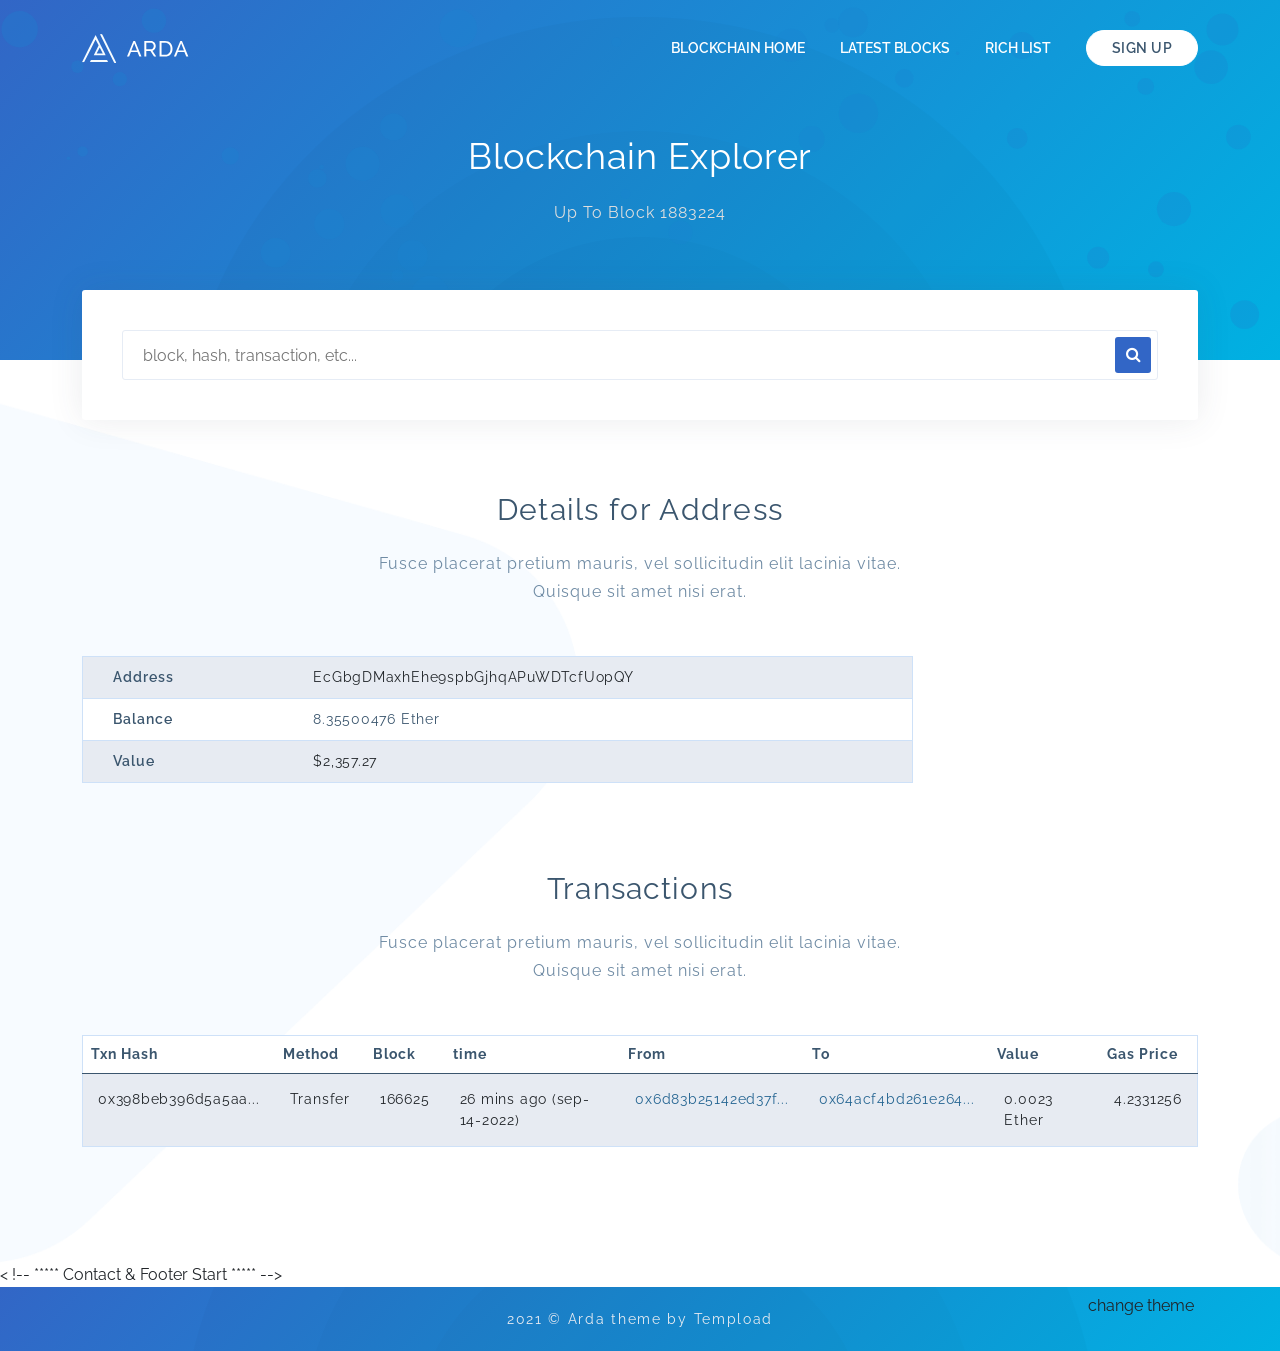
==== blue-block-explorer-address-detail.html @ 9987995f "Update on API" ====
<!DOCTYPE html>
<html lang="en">

<!-- Mirrored from demo.tempload.com/arda-1-3/blue-block-explorer-address-detail.html by HTTrack Website Copier/3.x [XR&CO'2014], Wed, 07 Sep 2022 20:31:09 GMT -->
<head>
	<meta charset="UTF-8">
	<meta http-equiv="X-UA-Compatible" content="IE=edge">
	<meta name="viewport" content="width=device-width, initial-scale=1">
	<title>Arda - Bitcoin and Cryptocurrency ICO Template</title>
	<meta name="description" content="Arda is a Bitcoin and Cryptocurrency ICO Template by tempload." />
	<meta name="keywords" content="bitcoin, ethereum, monero, ico, token, free token, btc, eth" />
	<meta name="author" content="tempload"/>

	<!-- Favicon -->
	<link rel="icon" type="image/png" href="assets/images/favicon.png" />

	<!-- Bootstrap & Plugins CSS -->
	<link href="assets/css/bootstrap.min.css" rel="stylesheet" type="text/css">
	<link href="assets/css/font-awesome.min.css" rel="stylesheet" type="text/css">

	<!-- Custom CSS -->
	<link href="assets/css/blue44ca.css?v=1.4.0" rel="stylesheet" type="text/css">
	<link rel="stylesheet" href="assets/css/darkmode.css" />

	<!-- Global site tag (gtag.js) - Google Analytics -->
	<script async src="https://www.googletagmanager.com/gtag/js?id=UA-118135390-1"></script>
	<script>
		window.dataLayer = window.dataLayer || [];
		function gtag() { dataLayer.push(arguments); }
		gtag('js', new Date());

		gtag('config', 'UA-118135390-1');
	</script>
</head>
<body>

	<div class="loading-wrapper">
		<div class="loading">
			<div></div>
			<div></div>
			<div></div>
		</div>
	</div>	

	<!-- ***** Header Area Start ***** -->
	<header class="header-area">
		<div class="container">
			<div class="row">
				<div class="col-12 position-relative">
					<nav class="main-nav">
						<!-- ***** Logo Start ***** -->
						<a href="index.html" class="logo">
							<img src="assets/images/logos/transparent-logo-blue.svg" class="light-logo" alt="Arda ICO"/>
							<img src="assets/images/logos/white-logo-blue.svg" class="dark-logo" alt="Arda ICO"/>
						</a>
						<!-- ***** Logo End ***** -->

						<!-- ***** Menu Start ***** -->
						<ul class="nav">
							<li><a href="blue-block-explorer.html">BLOCKCHAIN HOME</a></li>
							<li><a href="blue-block-explorer-latest-blocks.html">LATEST BLOCKS</a></li>
							<li><a href="blue-block-explorer-rich-list.html">RICH LIST</a></li>
							<li><a href="#" class="btn-nav-box">SIGN UP</a></li>
						</ul>
						<a class='menu-trigger'>
							<span>Menu</span>
						</a>
						<!-- ***** Menu End ***** -->						
					</nav>
				</div>
			</div>
		</div>
	</header>
	<!-- ***** Header Area End ***** -->

	<!-- ***** Wellcome Area Start ***** -->
	<section class="block-explorer-wrapper bg-bottom-center" id="welcome-1">
		<div class="block-explorer text">
			<div class="container text-center">
				<div class="row">
					<div class="col-lg-12 align-self-center">
						<h1>Blockchain Explorer</h1>
					</div>
					<div class="offset-lg-3 col-lg-6">
						<p>Up To Block 1883224</p>
					</div>
				</div>
			</div>
		</div>
		<div class="search">
			<div class="container">
				<div class="row">
					<div class="col-lg-12">
						<div class="input-wrapper">
							<div class="input">
								<input type="text" placeholder="block, hash, transaction, etc...">
								<button><i class="fa fa-search"></i></button>
							</div>
						</div>
					</div>
				</div>
			</div>
		</div>	
	</section>
	<!-- ***** Wellcome Area End ***** -->

	<section class="block-explorer-section section bg-bottom styling">
		<div class="container">
			<div class="row">
				<div class="col-lg-12">
					<div class="center-heading">
						<h2 class="section-title">Details for Address</h2>
					</div>
				</div>
				<div class="offset-lg-3 col-lg-6">
					<div class="center-text">
						<p>Fusce placerat pretium mauris, vel sollicitudin elit lacinia vitae. Quisque sit amet nisi erat.</p>
					</div>
				</div>
			</div>			
			<div class="row m-bottom-70">
				<div class="col-lg-9 col-md-9 col-sm-12">
					<div class="table-responsive">
						<table class="table table-striped table-latests table-detail">
							<tbody>
								<tr>
									<td><strong>Address</strong></td>
									<td>EcGbgDMaxhEhe9spbGjhqAPuWDTcfUopQY</td>
								</tr>
								<tr>
									<td><strong>Balance</strong></td>
									<td>8.35500476 Ether</td>
								</tr>
								<tr>
									<td><strong>Value</strong></td>
									<td>$2,357.27</td>
								</tr>
							</tbody>
						</table>
					</div>
				</div>
				<!-- <div class="col-lg-3 col-md-3 col-sm-12">
					<div class="qr">
						<img src="assets/images/qr.svg" class="img-fluid d-block mx-auto" alt="">
					</div>
				</div> -->
			</div>
			<div class="row">
				<div class="col-lg-12">
					<div class="center-heading">
						<h2 class="section-title">Transactions</h2>
					</div>
				</div>
				<div class="offset-lg-3 col-lg-6">
					<div class="center-text">
						<p>Fusce placerat pretium mauris, vel sollicitudin elit lacinia vitae. Quisque sit amet nisi erat.</p>
					</div>
				</div>
			</div>			
			<div class="row">
				<div class="col-lg-12">
					<div class="table-responsive">
						<table class="table table-striped table-latests">
							<thead>
								<tr>
									<th>Txn Hash</th>
									<th>Method</th>
									<th>Block</th>
									<th>time</th>
									<th>From</th>
									<th>To</th>
									<th>Value</th>
									<th>Gas Price</th>
								</tr>
							</thead>
							<tbody>
								<tr>
									<td>0x398beb396d5a5aa...</td>
									<td>Transfer</td>
									<td>166625</td>
									<td>26 mins ago (sep-14-2022)</td>
									<td><a href="blue-block-explorer-address-detail.html">0x6d83b25142ed37f...</a></td>
									<td><a href="blue-block-explorer-address-detail.html">0x64acf4bd261e264...</a></td>
									<td>0.0023 Ether</td>
									<td>4.2331256</td>
								</tr>
								<!-- <tr>
									<td>29a7e2f30d424248</td>
									<td>1862732</td>
									<td>2018-04-12 14:16:54</td>
									<td><span class="red">- 99,999<small>.99</small> ARD</span></td>
									<td>8,455,004<small>.7</small> ARD</td>
								</tr>
								<tr>
									<td>2f04876ba83f63d6</td>
									<td>1837529</td>
									<td>2018-03-23 22:12:16</td>
									<td><span class="blue">+ 99,999<small>.99</small> ARD</span></td>
									<td>8,555,004<small>.69</small> ARD</td>
								</tr> -->

							</tbody>
						</table>
					</div>
				</div>
			</div>
		</div> 
	</section>


	< !-- ***** Contact & Footer Start ***** -->
	
</tbody>
<footer id="contact">
		<div class="footer-bottom slim">
		  <div class="positioning" id="toggler">
			<span class="icon"> <i class="fa-solid fa-moon"></i></span>
			<span class="theme">change theme </span>
		  </div>
		  <div class="container">
			<div class="row">
			  <div class="col-lg-12">
				<p class="copyright">2021 © Arda theme by Tempload</p>
			  </div>
			
			</div>
		  </div>
		</div>
	  </footer>
	 <!-- ***** Contact & Footer End ***** -->


	<!-- jQuery -->
	<script src="assets/js/jquery-3.6.0.min.js"></script>

	<!-- Bootstrap -->
	<script src="assets/js/popper.js"></script>
	<script src="assets/js/bootstrap.min.js"></script>

	<!-- Plugins -->
	<script src="assets/js/particles.min.js"></script>
	<script src="assets/js/scrollreveal.min.js"></script>
	<script src="assets/js/jquery.downCount.js"></script>
	<script src="assets/js/parallax.min.js"></script>

	<!-- Global Init -->
	<script src="assets/js/particle-blue.js"></script>
	<script src="assets/js/custom.js"></script>

	<!-- Dark theme -->
	<script src="/assets/js/darkmode.js"></script>

		<!-- Api calls -->
		<script src="/assets/API/API1.js"></script>
</body>

<!-- Mirrored from demo.tempload.com/arda-1-3/blue-block-explorer-address-detail.html by HTTrack Website Copier/3.x [XR&CO'2014], Wed, 07 Sep 2022 20:31:09 GMT -->
</html>
---- assets/css/blue44ca.css ----
/* ----------------------------------------------------------------------------------------
Template: Arda - Bitcoin and Cryptocurrency ICO HTML Template
Version: 1.4.0
Author: tempload - support@tempload.com
 -----------------------------------------------------------------------------------------*/
/* ---------------------------------------------
Table of contents
------------------------------------------------
01. font & reset css
02. pre-loader
03. global styles
04. buttons
05. token box
06. header
07. welcome area
08. services
09. roadmap
10. team
11. parallax
12. faq
13. block explorer
14. footer & contact
--------------------------------------------- */
/* 
---------------------------------------------
font & reset css
--------------------------------------------- 
*/
@import url("https://fonts.googleapis.com/css?family=Raleway:300,400,500,600,700");
html, body, div, span, applet, object, iframe, h1, h2, h3, h4, h5, h6, p, blockquote, div pre,
a, abbr, acronym, address, big, cite, code, del, dfn, em, font, img, ins, kbd, q,
s, samp, small, strike, strong, sub, sup, tt, var, b, u, i, center, dl, dt, dd, ol, ul, li,
figure, header, nav, section, article, aside, footer, figcaption {
  margin: 0;
  padding: 0;
  border: 0;
  outline: 0;
}

.clearfix:after {
  content: ".";
  display: block;
  clear: both;
  visibility: hidden;
  line-height: 0;
  height: 0;
}

.clearfix {
  display: inline-block;
}

html[xmlns] .clearfix {
  display: block;
}

* html .clearfix {
  height: 1%;
}

ul, li {
  padding: 0;
  margin: 0;
  list-style: none;
}

header, nav, section, article, aside, footer, hgroup {
  display: block;
}

* {
  box-sizing: border-box;
}

html, body {
  font-family: "Raleway", sans-serif;
  font-weight: 400;
  background-color: #fff;
  font-size: 16px;
  -ms-text-size-adjust: 100%;
  -webkit-font-smoothing: antialiased;
  -moz-osx-font-smoothing: grayscale;
}

a {
  text-decoration: none !important;
}

h1, h2, h3, h4, h5, h6 {
  margin-top: 0px;
  margin-bottom: 0px;
}

ul {
  margin-bottom: 0px;
}

/* 
---------------------------------------------
pre-loader
--------------------------------------------- 
*/
.loading-wrapper {
  position: fixed;
  width: 100%;
  height: 100%;
  color: white;
  font-size: 16px;
  background-image: linear-gradient(134deg, #3266C6 0%, #00B1E2 100%);
  z-index: 99999;
  -webkit-transition: all 0.3s ease 0s;
  -moz-transition: all 0.3s ease 0s;
  -o-transition: all 0.3s ease 0s;
  transition: all 0.3s ease 0s;
}

.loading {
  left: 0;
  top: 0;
  right: 0;
  bottom: 0;
  display: block;
  position: absolute;
  margin: auto;
  width: 50px;
  height: 50px;
}

.loading > div {
  background-color: #fff;
  width: 10px;
  height: 10px;
  border-radius: 100%;
  -webkit-animation-fill-mode: both;
  animation-fill-mode: both;
  position: absolute;
  opacity: 0;
  width: 50px;
  height: 50px;
  -webkit-animation: loading 1s 0s linear infinite;
  animation: loading 1s 0s linear infinite;
}

.loading > div:nth-child(2) {
  -webkit-animation-delay: 0.33333s;
  animation-delay: 0.33333s;
}

.loading > div:nth-child(3) {
  -webkit-animation-delay: 0.66666s;
  animation-delay: 0.66666s;
}

@-webkit-keyframes loading {
  0% {
    opacity: 0;
    -webkit-transform: scale(0);
    transform: scale(0);
  }
  5% {
    opacity: 1;
  }
  100% {
    -webkit-transform: scale(1);
    transform: scale(1);
    opacity: 0;
  }
}
@keyframes loading {
  0% {
    opacity: 0;
    -webkit-transform: scale(0);
    transform: scale(0);
  }
  5% {
    opacity: 1;
  }
  100% {
    opacity: 0;
  }
}
 /* 
---------------------------------------------
global styles
--------------------------------------------- 
*/
::selection {
  background: #3266C6;
  color: #fff;
}

::-moz-selection {
  background: #3266C6;
  color: #fff;
}

.m-bottom-100 {
  margin-bottom: 100px;
}

.m-bottom-60 {
  margin-bottom: 60px;
}

.m-bottom-70 {
  margin-bottom: 70px;
}

.m-bottom-30 {
  margin-bottom: 30px;
}

.m-bottom-0 {
  margin-bottom: 0px !important;
}

.table-striped tbody tr:nth-of-type(odd) {
  background: #F3F8FF;
}

.section {
  padding-top: 100px;
  padding-bottom: 100px;
}

.bg-bottom {
  background: url(../images/section-bg.png);
  background-position: center bottom;
  background-repeat: no-repeat;
  background-size: cover;
}

.bg-top {
  background: url(../images/section-bg.png);
  background-position: center top;
  background-repeat: no-repeat;
}

.left-heading.light .section-title {
  color: #ffffff;
}
.left-heading .section-title {
  font-weight: 400;
  font-size: 30px;
  color: #3B566E;
  letter-spacing: 1.3px;
  line-height: 40px;
  margin-bottom: 20px;
}

.center-heading {
  text-align: center;
}
.center-heading .section-title {
  font-weight: 400;
  font-size: 30px;
  color: #3B566E;
  letter-spacing: 1.3px;
  line-height: 40px;
  margin-bottom: 20px;
}
.center-heading.colored .section-title {
  color: #ffffff;
}

.left-text {
  font-weight: 400;
  font-size: 16px;
  color: #6F8BA4;
  line-height: 28px;
  letter-spacing: 1px;
  margin-bottom: 50px;
}
.left-text.light {
  color: #DEDEDE;
}
.left-text p {
  margin-bottom: 30px;
}
.left-text p.dark {
  color: #3B566E;
}
.left-text ul {
  color: #DEDEDE;
  font-weight: 600;
  font-size: 14px;
  letter-spacing: 1.18px;
  margin-bottom: 30px;
}
.left-text ul li {
  height: 32px;
  line-height: 32px;
  position: relative;
  padding-left: 30px;
  -webkit-transition: all 0.3s ease 0s;
  -moz-transition: all 0.3s ease 0s;
  -o-transition: all 0.3s ease 0s;
  transition: all 0.3s ease 0s;
}
.left-text ul li:before {
  position: absolute;
  left: 0px;
  content: "\f178";
  font-family: FontAwesome;
  height: 38px;
  line-height: 38px;
}
.left-text ul li:hover {
  padding-left: 40px;
}

.center-text {
  text-align: center;
  font-weight: 400;
  font-size: 16px;
  color: #6F8BA4;
  line-height: 28px;
  letter-spacing: 1px;
  margin-bottom: 50px;
}
.center-text.colored {
  color: #DEDEDE;
}
.center-text p {
  margin-bottom: 30px;
}

.gradient {
  background-image: linear-gradient(134deg, #3266C6 0%, #00B1E2 100%);
  position: relative;
}
.gradient:before {
  content: "";
  position: absolute;
  width: 100%;
  height: 100%;
  background: url(../images/section-bg-top.png) center top no-repeat;
  top: 0px;
  left: 0px;
}

.align-self-center {
  -ms-flex-item-align: center !important;
  align-self: center !important;
}

@media (max-width: 991px) {
  html, body {
    overflow-x: hidden;
  }

  .mobile-bottom-fix {
    margin-bottom: 60px;
  }
}
/* 
---------------------------------------------
buttons
--------------------------------------------- 
*/
.btn-secondary-box {
  display: inline-block;
  height: 46px;
  line-height: 45px;
  text-align: center;
  -webkit-border-radius: 100px;
  -moz-border-radius: 100px;
  border-radius: 100px;
  position: relative;
  border: 1px solid #3759C1;
  background: #3759C1;
  font-weight: 500;
  font-size: 14px;
  color: #fff;
  letter-spacing: 0.5px;
  text-transform: uppercase;
  -webkit-transition: all 0.3s ease 0s;
  -moz-transition: all 0.3s ease 0s;
  -o-transition: all 0.3s ease 0s;
  transition: all 0.3s ease 0s;
  padding-left: 30px;
  padding-right: 30px;
  outline: none !important;
  cursor: pointer;
}
.btn-secondary-box:hover {
  border: 1px solid #fff;
  background: none;
  color: #fff;
}

.btn-secondary-line {
  display: inline-block;
  height: 46px;
  line-height: 45px;
  text-align: center;
  -webkit-border-radius: 100px;
  -moz-border-radius: 100px;
  border-radius: 100px;
  position: relative;
  border: 1px solid #3759C1;
  font-weight: 500;
  font-size: 14px;
  color: #3759C1;
  letter-spacing: 0.5px;
  text-transform: uppercase;
  -webkit-transition: all 0.3s ease 0s;
  -moz-transition: all 0.3s ease 0s;
  -o-transition: all 0.3s ease 0s;
  transition: all 0.3s ease 0s;
  padding-left: 30px;
  padding-right: 30px;
  outline: none !important;
  cursor: pointer;
}
.btn-secondary-line:hover {
  background: #3759C1;
  color: #fff;
}

.btn-primary-line {
  width: 100%;
  display: inline-block;
  height: 46px;
  line-height: 45px;
  text-align: center;
  -webkit-border-radius: 100px;
  -moz-border-radius: 100px;
  border-radius: 100px;
  position: relative;
  border: 1px solid #3266C6;
  font-weight: 500;
  font-size: 14px;
  color: #3266C6;
  letter-spacing: 0.5px;
  text-transform: uppercase;
  -webkit-transition: all 0.3s ease 0s;
  -moz-transition: all 0.3s ease 0s;
  -o-transition: all 0.3s ease 0s;
  transition: all 0.3s ease 0s;
  outline: none !important;
  cursor: pointer;
}
.btn-primary-line:hover {
  background: #3266C6;
  color: #fff;
}

.btn-white-line {
  display: inline-block;
  height: 46px;
  line-height: 45px;
  text-align: center;
  -webkit-border-radius: 100px;
  -moz-border-radius: 100px;
  border-radius: 100px;
  position: relative;
  border: 1px solid #fff;
  font-weight: 500;
  font-size: 14px;
  color: #fff;
  letter-spacing: 0.5px;
  text-transform: uppercase;
  -webkit-transition: all 0.3s ease 0s;
  -moz-transition: all 0.3s ease 0s;
  -o-transition: all 0.3s ease 0s;
  transition: all 0.3s ease 0s;
  outline: none !important;
  cursor: pointer;
  padding-left: 30px;
  padding-right: 30px;
}
.btn-white-line:hover {
  background: #fff;
  color: #3B566E;
}

.app-download {
  display: inline-block;
  margin-right: 10px;
}

/* 
---------------------------------------------
token box
--------------------------------------------- 
*/
.box {
  background: #fff;
  -webkit-border-radius: 4px;
  -moz-border-radius: 4px;
  border-radius: 4px;
  padding: 40px;
  position: relative;
  box-shadow: 0 1px 18px 10px rgba(0, 0, 0, 0.06);
  margin-bottom: 30px;
}
.box:before {
  content: "";
  position: absolute;
  width: 96%;
  height: 12px;
  background: #fff;
  opacity: 0.59;
  bottom: -11px;
  left: 0px;
  right: 0px;
  margin: auto;
  border-radius: 0px 0px 4px 4px;
  z-index: 2;
}
.box:after {
  content: "";
  position: absolute;
  width: 92%;
  height: 20px;
  background: #fff;
  opacity: 0.27;
  bottom: -20px;
  left: 0px;
  right: 0px;
  margin: auto;
  border-radius: 0px 0px 4px 4px;
  z-index: 1;
}
.box .token .title {
  display: block;
  text-align: center;
  font-weight: 500;
  font-size: 16px;
  letter-spacing: 1.4px;
  color: #3266C6;
  margin-bottom: 20px;
}
.box .token .countdown {
  text-align: center;
  margin-bottom: 40px;
}
.box .token .countdown li {
  display: inline-block;
  padding-left: 20px;
  padding-right: 20px;
}
.box .token .countdown li.seperator {
  border-left: 1px solid #CEE1F8;
  height: 52px;
  padding: 0px;
}
.box .token .countdown li span {
  font-weight: 300;
  font-size: 40px;
  color: #5A6066;
  letter-spacing: 3.5px;
}
.box .token .countdown li p {
  font-weight: 500;
  font-size: 12px;
  color: #BCBED4;
  text-transform: uppercase;
  margin-bottom: 0px;
}
.box .token .token-input {
  border: 1px solid #3266C6;
  height: 46px;
  overflow: hidden;
  -webkit-border-radius: 100px;
  -moz-border-radius: 100px;
  border-radius: 100px;
  position: relative;
  margin: auto;
}
.box .token .token-input input {
  position: absolute;
  left: 0px;
  top: 0px;
  height: 46px;
  width: 25%;
  outline: none;
  border: none;
  padding-left: 20px;
  font-weight: 500;
  font-size: 16px;
  letter-spacing: 2.07px;
  color: #5A6066;
}
.box .token .token-input .fa-plus {
  position: absolute;
  width: 10%;
  height: 24px;
  border: 1px solid #3266C6;
  left: 25%;
  top: -1px;
  line-height: 24px;
  text-align: center;
  background: #E6EEF2;
  cursor: pointer;
  font-size: 7px;
  color: #3266C6;
}
.box .token .token-input .fa-minus {
  position: absolute;
  width: 10%;
  height: 23px;
  border: 1px solid #3266C6;
  left: 25%;
  top: 22px;
  line-height: 24px;
  text-align: center;
  background: #E6EEF2;
  cursor: pointer;
  font-size: 7px;
  color: #3266C6;
}
.box .token .token-input button, .box .token .token-input a {
  position: absolute;
  width: 65%;
  top: 0px;
  left: 35%;
  height: 46px;
  background: none;
  border: none;
  outline: none;
  font-weight: 500;
  font-size: 12px;
  letter-spacing: 0.5px;
  color: #3266C6;
  cursor: pointer;
}
.box .token-progress {
  border-bottom: 1px solid #f5f5f5;
  height: 100px;
  margin-bottom: 20px;
  margin-top: 10px;
}
.box .token-progress ul {
  position: relative;
  height: 5px;
  background: #D7DEE4;
  -webkit-border-radius: 5px;
  -moz-border-radius: 5px;
  border-radius: 5px;
}
.box .token-progress ul .progress-active {
  position: absolute;
  height: 5px;
  background: #3266C6;
  -webkit-border-radius: 5px;
  -moz-border-radius: 5px;
  border-radius: 5px;
  width: 0%;
  -webkit-transition: all 0.3s ease 0s;
  -moz-transition: all 0.3s ease 0s;
  -o-transition: all 0.3s ease 0s;
  transition: all 0.3s ease 0s;
  padding-top: 0px;
}
.box .token-progress ul li.item {
  position: absolute;
  padding-top: 27px;
}
.box .token-progress ul li.item:before {
  content: "";
  position: absolute;
  width: 16px;
  height: 16px;
  background: #D7DEE4;
  -webkit-border-radius: 100px;
  -moz-border-radius: 100px;
  border-radius: 100px;
  top: -6px;
}
.box .token-progress ul li.item:after {
  content: "";
  position: absolute;
  width: 30px;
  height: 30px;
  background: #D7DEE4;
  -webkit-border-radius: 100px;
  -moz-border-radius: 100px;
  border-radius: 100px;
  top: -13px;
  left: -7px;
  opacity: 0.44;
}
.box .token-progress ul li.item.complate:before, .box .token-progress ul li.item.complate:after {
  background: #3266C6;
  -webkit-transition: all 0.3s ease 0s;
  -moz-transition: all 0.3s ease 0s;
  -o-transition: all 0.3s ease 0s;
  transition: all 0.3s ease 0s;
}
.box .token-progress ul li.item.complate:hover:before, .box .token-progress ul li.item.complate:hover:after {
  transform: scale(1.2);
}
.box .token-progress ul li.item strong {
  display: block;
  font-weight: 500;
  font-size: 14px;
  color: #3B566E;
  margin-bottom: 2px;
  padding-left: 3px;
}
.box .token-progress ul li.item span {
  display: block;
  font-weight: 500;
  font-size: 12px;
  color: #BCBED4;
  padding-left: 3px;
}
.box .token-info .item {
  overflow: hidden;
  -webkit-transition: all 0.3s ease 0s;
  -moz-transition: all 0.3s ease 0s;
  -o-transition: all 0.3s ease 0s;
  transition: all 0.3s ease 0s;
}
.box .token-info .item strong {
  float: left;
  width: 35%;
  font-weight: 400;
  font-size: 14px;
  color: #3B566E;
  letter-spacing: 1.22px;
  height: 38px;
  line-height: 38px;
}
.box .token-info .item span {
  float: left;
  width: 65%;
  font-weight: 400;
  font-size: 14px;
  color: #6F8BA4;
  letter-spacing: 1.22px;
  height: 38px;
  line-height: 38px;
}
.box .token-info .item:hover {
  padding-left: 10px;
}
.box .token-payment {
  border: 1px solid #D6D6F3;
  -webkit-border-radius: 4px;
  -moz-border-radius: 4px;
  border-radius: 4px;
  position: relative;
  padding: 40px 30px;
}
.box .token-payment span {
  position: absolute;
  background: #fff;
  font-weight: 400;
  font-size: 14px;
  color: #A7A7E5;
  letter-spacing: 1.24px;
  padding-left: 10px;
  padding-right: 10px;
  top: -11px;
  left: 30px;
}
.box .token-payment .radios {
  overflow: hidden;
  text-align: center;
  margin-bottom: 20px;
}
.box .token-payment .radios .form-radio {
  display: inline-block;
  width: 32px;
  height: 32px;
  border: 1px solid #3266C6;
  position: relative;
  -webkit-border-radius: 4px;
  -moz-border-radius: 4px;
  border-radius: 4px;
  overflow: hidden;
  margin-right: 5px;
  margin-left: 5px;
}
.box .token-payment .radios .form-radio input:checked + label {
  background: #3266C6;
}
.box .token-payment .radios .form-radio input:checked + label i {
  color: #fff;
}
.box .token-payment .radios .form-radio label {
  background: #fff;
  position: absolute;
  width: 100%;
  height: 100%;
  left: 0px;
  top: 0px;
  -webkit-transition: all 0.3s ease 0s;
  -moz-transition: all 0.3s ease 0s;
  -o-transition: all 0.3s ease 0s;
  transition: all 0.3s ease 0s;
  cursor: pointer;
}
.box .token-payment .radios .form-radio label i {
  display: block;
  width: 32px;
  height: 32px;
  line-height: 30px;
  text-align: center;
  color: #3266C6;
  font-size: 14px;
  -webkit-transition: all 0.3s ease 0s;
  -moz-transition: all 0.3s ease 0s;
  -o-transition: all 0.3s ease 0s;
  transition: all 0.3s ease 0s;
  letter-spacing: 0px;
}
.box .token-payment .radios .form-radio label:hover {
  background: #3266C6;
}
.box .token-payment .radios .form-radio label:hover i {
  color: #fff;
}

@media (max-width: 1200px) {
  .box .token .countdown li {
    padding-left: 10px;
    padding-right: 10px;
  }
}
@media (max-width: 991px) {
  .box .token {
    overflow: hidden;
  }
  .box .token .countdown {
    overflow: hidden;
  }
  .box .token .countdown li {
    width: 50%;
    float: left;
    padding: 0px !important;
  }
  .box .token .countdown li.seperator {
    display: none;
  }
  .box .token .countdown li span {
    font-size: 30px;
  }
  .box .token .countdown li p {
    font-size: 12px;
  }
  .box .token .token-input {
    width: 100%;
  }
  .box .token .token-input input {
    width: 25%;
  }
  .box .token .token-input .fa-plus, .box .token .token-input .fa-minus {
    left: 25%;
  }
  .box .token .token-input button {
    font-size: 12px;
    width: 65%;
    left: 35%;
  }
  .box .token-info {
    margin-bottom: 30px;
    border-bottom: 1px solid #CEE1F8;
    padding-bottom: 20px;
  }
  .box .token-payment {
    margin: 0px;
    padding: 40px 20px;
  }
}
/* 
---------------------------------------------
header
--------------------------------------------- 
*/
.header-area {
  position: fixed;
  top: 0px;
  left: 0px;
  right: 0px;
  z-index: 100;
  height: 100px;
  -webkit-transition: all 0.3s ease 0s;
  -moz-transition: all 0.3s ease 0s;
  -o-transition: all 0.3s ease 0s;
  transition: all 0.3s ease 0s;
}
.header-area .main-nav .logo {
  float: left;
  margin-top: 34px;
  -webkit-transition: all 0.3s ease 0s;
  -moz-transition: all 0.3s ease 0s;
  -o-transition: all 0.3s ease 0s;
  transition: all 0.3s ease 0s;
}
.header-area .main-nav .logo img {
  -webkit-transition: all 0.3s ease 0s;
  -moz-transition: all 0.3s ease 0s;
  -o-transition: all 0.3s ease 0s;
  transition: all 0.3s ease 0s;
}
.header-area .main-nav .dark-logo {
  display: none;
}
.header-area .main-nav .nav {
  float: right;
  margin-top: 30px;
  -webkit-transition: all 0.3s ease 0s;
  -moz-transition: all 0.3s ease 0s;
  -o-transition: all 0.3s ease 0s;
  transition: all 0.3s ease 0s;
}
.header-area .main-nav .nav li {
  margin-left: 35px;
}
.header-area .main-nav .nav li a {
  display: block;
  font-weight: 600;
  font-size: 14px;
  color: #FFFFFF;
  -webkit-transition: all 0.3s ease 0s;
  -moz-transition: all 0.3s ease 0s;
  -o-transition: all 0.3s ease 0s;
  transition: all 0.3s ease 0s;
  height: 36px;
  line-height: 36px;
  border: transparent;
}
.header-area .main-nav .nav li a:hover {
  color: #DEDEDE;
}
.header-area .main-nav .nav li a.btn-nav-line {
  padding-left: 25px;
  padding-right: 25px;
  border: 1px solid #FFFFFF;
  -webkit-border-radius: 100px;
  -moz-border-radius: 100px;
  border-radius: 100px;
  line-height: 34px;
  letter-spacing: 0.5px;
  background: #fff;
  color: #3B566E;
}
.header-area .main-nav .nav li a.btn-nav-line:hover {
  background: #fff;
  color: #3759C1;
}
.header-area .main-nav .nav li a.btn-nav-box {
  padding-left: 25px;
  padding-right: 25px;
  border: 1px solid #FFFFFF;
  -webkit-border-radius: 100px;
  -moz-border-radius: 100px;
  border-radius: 100px;
  line-height: 34px;
  background: #fff;
  color: #3B566E;
  letter-spacing: 0.5px;
}
.header-area .main-nav .nav li a.btn-nav-box:hover {
  background: none;
  color: #fff;
}
.header-area .main-nav .menu-trigger {
  cursor: pointer;
  display: block;
  position: absolute;
  top: 23px;
  width: 32px;
  height: 40px;
  text-indent: -9999em;
  z-index: 99;
  right: 40px;
  display: none;
}
.header-area .main-nav .menu-trigger span,
.header-area .main-nav .menu-trigger span:before,
.header-area .main-nav .menu-trigger span:after {
  -moz-transition: all 0.4s;
  -o-transition: all 0.4s;
  -webkit-transition: all 0.4s;
  transition: all 0.4s;
  background-color: #3B566E;
  display: block;
  position: absolute;
  width: 30px;
  height: 2px;
  left: 0;
}
.header-area .main-nav .menu-trigger span:before,
.header-area .main-nav .menu-trigger span:after {
  -moz-transition: all 0.4s;
  -o-transition: all 0.4s;
  -webkit-transition: all 0.4s;
  transition: all 0.4s;
  background-color: #3B566E;
  display: block;
  position: absolute;
  width: 30px;
  height: 2px;
  left: 0;
  width: 75%;
}
.header-area .main-nav .menu-trigger span:before,
.header-area .main-nav .menu-trigger span:after {
  content: "";
}
.header-area .main-nav .menu-trigger span {
  top: 16px;
}
.header-area .main-nav .menu-trigger span:before {
  -moz-transform-origin: 33% 100%;
  -ms-transform-origin: 33% 100%;
  -webkit-transform-origin: 33% 100%;
  transform-origin: 33% 100%;
  top: -10px;
  z-index: 10;
}
.header-area .main-nav .menu-trigger span:after {
  -moz-transform-origin: 33% 0;
  -ms-transform-origin: 33% 0;
  -webkit-transform-origin: 33% 0;
  transform-origin: 33% 0;
  top: 10px;
}
.header-area .main-nav .menu-trigger.active span, .header-area .main-nav .menu-trigger.active span:before, .header-area .main-nav .menu-trigger.active span:after {
  background-color: transparent;
  width: 100%;
}
.header-area .main-nav .menu-trigger.active span:before {
  -moz-transform: translateY(6px) translateX(1px) rotate(45deg);
  -ms-transform: translateY(6px) translateX(1px) rotate(45deg);
  -webkit-transform: translateY(6px) translateX(1px) rotate(45deg);
  transform: translateY(6px) translateX(1px) rotate(45deg);
  background-color: #3B566E;
}
.header-area .main-nav .menu-trigger.active span:after {
  -moz-transform: translateY(-6px) translateX(1px) rotate(-45deg);
  -ms-transform: translateY(-6px) translateX(1px) rotate(-45deg);
  -webkit-transform: translateY(-6px) translateX(1px) rotate(-45deg);
  transform: translateY(-6px) translateX(1px) rotate(-45deg);
  background-color: #3B566E;
}
.header-area .main-nav .lang {
  float: right;
  margin-top: 30px;
  margin-left: 30px;
  -webkit-transition: all 0.3s ease 0s;
  -moz-transition: all 0.3s ease 0s;
  -o-transition: all 0.3s ease 0s;
  transition: all 0.3s ease 0s;
}
.header-area .main-nav .lang .selected {
  display: inline-block;
  height: 36px;
  border: 1px solid #fff;
  -webkit-border-radius: 100px;
  -moz-border-radius: 100px;
  border-radius: 100px;
  padding-left: 15px;
  padding-right: 15px;
  cursor: pointer;
  -webkit-transition: all 0.3s ease 0s;
  -moz-transition: all 0.3s ease 0s;
  -o-transition: all 0.3s ease 0s;
  transition: all 0.3s ease 0s;
}
.header-area .main-nav .lang .selected img {
  float: left;
  margin-top: 11px;
  margin-right: 8px;
  -webkit-transition: all 0.3s ease 0s;
  -moz-transition: all 0.3s ease 0s;
  -o-transition: all 0.3s ease 0s;
  transition: all 0.3s ease 0s;
  opacity: 0.7;
}
.header-area .main-nav .lang .selected span {
  float: left;
  height: 36px;
  line-height: 35px;
  font-weight: 400;
  font-size: 12px;
  color: #fff;
  margin-right: 5px;
  -webkit-transition: all 0.3s ease 0s;
  -moz-transition: all 0.3s ease 0s;
  -o-transition: all 0.3s ease 0s;
  transition: all 0.3s ease 0s;
}
.header-area .main-nav .lang .selected i {
  float: left;
  height: 36px;
  line-height: 35px;
  color: #fff;
  -webkit-transition: all 0.3s ease 0s;
  -moz-transition: all 0.3s ease 0s;
  -o-transition: all 0.3s ease 0s;
  transition: all 0.3s ease 0s;
}
.header-area .main-nav .lang .flag-list {
  margin-top: 8px;
  right: 5px;
  display: none;
  box-shadow: 0 1px 18px 10px rgba(0, 0, 0, 0.06);
  position: absolute;
}
.header-area .main-nav .lang .flag-list:before {
  content: "";
  position: absolute;
  top: -8px;
  left: 0px;
  right: 0px;
  margin: auto;
  width: 0;
  height: 0;
  border-left: 10px solid transparent;
  border-right: 10px solid transparent;
  border-bottom: 8px solid #fff;
}
.header-area .main-nav .lang .flag-list li {
  overflow: hidden;
  background: #fff;
  border-bottom: 1px solid #CEE1F8;
}
.header-area .main-nav .lang .flag-list li:first-child {
  -webkit-border-radius: 3px 3px 0px 0px;
  -moz-border-radius: 3px 3px 0px 0px;
  border-radius: 3px 3px 0px 0px;
}
.header-area .main-nav .lang .flag-list li:last-child {
  -webkit-border-radius: 0px 0px 3px 3px;
  -moz-border-radius: 0px 0px 3px 3px;
  border-radius: 0px 0px 3px 3px;
}
.header-area .main-nav .lang .flag-list li a {
  display: block;
  overflow: hidden;
  padding-left: 20px;
  padding-right: 20px;
  background: #fff;
  -webkit-transition: all 0.3s ease 0s;
  -moz-transition: all 0.3s ease 0s;
  -o-transition: all 0.3s ease 0s;
  transition: all 0.3s ease 0s;
}
.header-area .main-nav .lang .flag-list li a:hover {
  background: #F3F8FF;
}
.header-area .main-nav .lang .flag-list li a img {
  float: left;
  margin-top: 7px;
  margin-right: 7px;
  -webkit-transition: all 0.3s ease 0s;
  -moz-transition: all 0.3s ease 0s;
  -o-transition: all 0.3s ease 0s;
  transition: all 0.3s ease 0s;
  box-shadow: 0 1px 18px 0px rgba(0, 0, 0, 0.06);
}
.header-area .main-nav .lang .flag-list li a span {
  float: left;
  height: 26px;
  line-height: 26px;
  font-weight: 600;
  font-size: 12px;
  color: #6F8BA4;
  margin-right: 5px;
  -webkit-transition: all 0.3s ease 0s;
  -moz-transition: all 0.3s ease 0s;
  -o-transition: all 0.3s ease 0s;
  transition: all 0.3s ease 0s;
}
.header-area .main-nav .lang .flag-list li a i {
  float: left;
  height: 26px;
  line-height: 26px;
  color: #6F8BA4;
  -webkit-transition: all 0.3s ease 0s;
  -moz-transition: all 0.3s ease 0s;
  -o-transition: all 0.3s ease 0s;
  transition: all 0.3s ease 0s;
}
.header-area.header-sticky {
  background: #fff;
  height: 80px;
  box-shadow: 0 2px 28px 0 rgba(0, 0, 0, 0.06);
}
.header-area.header-sticky .logo {
  margin-top: 26px;
}
.header-area.header-sticky .light-logo {
  display: none;
}
.header-area.header-sticky .nav {
  margin-top: 22px !important;
}
.header-area.header-sticky .nav li a {
  color: #3B566E;
}
.header-area.header-sticky .nav li a:hover {
  color: #3759C1;
}
.header-area.header-sticky .nav li a.btn-nav-line {
  border: 1px solid #3B566E;
  color: #3B566E;
}
.header-area.header-sticky .nav li a.btn-nav-line:hover {
  background: #3759C1;
  border: 1px solid #3759C1;
  color: #fff;
}
.header-area.header-sticky .nav li a.btn-nav-box {
  border: 1px solid #3266C6;
  background: #3266C6;
  color: #fff;
}
.header-area.header-sticky .nav li a.btn-nav-box:hover {
  background: none;
  color: #3266C6;
}
.header-area.header-sticky .lang {
  margin-top: 22px !important;
}
.header-area.header-sticky .lang .selected {
  border: 1px solid #3B566E;
}
.header-area.header-sticky .lang .selected span, .header-area.header-sticky .lang .selected i {
  color: #3B566E;
  font-weight: 600;
  font-size: 12px;
}

@media (max-width: 1200px) {
  .header-area .main-nav .nav li {
    margin-left: 15px !important;
  }
}
@media (max-width: 991px) {
  .header-area {
    background: #fff;
    height: 80px;
    box-shadow: 0 2px 28px 0 rgba(0, 0, 0, 0.06);
  }
  .header-area .container {
    padding: 0px;
  }
  .header-area .logo {
    margin-top: 22px !important;
    margin-left: 30px;
  }
  .header-area .light-logo {
    display: none !important;
  }
  .header-area .dark-logo {
    display: block !important;
  }
  .header-area .menu-trigger {
    display: block !important;
  }
  .header-area .main-nav {
    overflow: hidden;
  }
  .header-area .main-nav .nav {
    float: none;
    width: 100%;
    margin-top: 80px !important;
    display: none;
    -webkit-transition: all 0s ease 0s;
    -moz-transition: all 0s ease 0s;
    -o-transition: all 0s ease 0s;
    transition: all 0s ease 0s;
  }
  .header-area .main-nav .nav li {
    width: 100%;
    margin-left: 15px !important;
    background: #fff;
    margin: 0px !important;
    border-bottom: 1px solid #f5f5f5;
  }
  .header-area .main-nav .nav li a {
    height: 50px !important;
    line-height: 50px !important;
    padding: 0px !important;
    padding-left: 30px !important;
    border: none !important;
    background: #fff !important;
    color: #3B566E !important;
  }
  .header-area .main-nav .nav li a:hover {
    background: #f5f5f5 !important;
  }
  .header-area .main-nav .lang {
    margin-top: 22px !important;
    margin-left: 0px;
    margin-right: 80px;
  }
  .header-area .main-nav .lang .selected {
    border: 1px solid #3B566E;
  }
  .header-area .main-nav .lang .selected span, .header-area .main-nav .lang .selected i {
    color: #3B566E;
  }
  .header-area .main-nav .lang .flag-list {
    right: 88px;
  }
}
@media (min-width: 992px) {
  .header-area .main-nav .nav {
    display: flex !important;
  }
}
/* 
---------------------------------------------
welcome area
--------------------------------------------- 
*/
.welcome-area {
  min-height: 620px;
  position: relative;
}
.welcome-area.bg-top-right:before {
  content: "";
  position: absolute;
  width: 100%;
  height: 100%;
  left: 0px;
  top: 0px;
  background: url(../images/dark-top-right-bg.png) top right no-repeat;
  z-index: 3;
}
.welcome-area.bg-bottom-center:before {
  content: "";
  position: absolute;
  width: 100%;
  height: 100%;
  left: 0px;
  top: 0px;
  background: url(../images/section-bg-bottom.png) bottom center no-repeat;
  z-index: 3;
}
.welcome-area:after {
  content: "";
  position: absolute;
  width: 100%;
  height: 100%;
  left: 0px;
  top: 0px;
  background-image: linear-gradient(134deg, #3266C6 0%, #00B1E2 100%);
  z-index: 2;
}
.welcome-area canvas {
  width: 100%;
  height: 100%;
  position: absolute;
  left: 0px;
  top: 0px;
  z-index: 4;
}
.welcome-area .header-token {
  position: absolute;
  width: 100%;
  top: 65.5%;
  left: 0;
  z-index: 5;
  -webkit-transform: translateY(-65%);
  transform: translateY(-65%);
}
.welcome-area .header-token.basic {
  top: 62%;
}
.welcome-area .header-token.text {
  top: 60%;
}
.welcome-area .header-token .box {
  margin-top: 20px;
}
.welcome-area .header-token h1 {
  font-weight: 400;
  font-size: 36px;
  color: #FFFFFF;
  line-height: 46px;
  letter-spacing: 0.7px;
  margin-bottom: 30px;
}
.welcome-area .header-token p {
  font-weight: 400;
  font-size: 16px;
  color: #DEDEDE;
  line-height: 28px;
  letter-spacing: 1px;
  margin-bottom: 40px;
}
.welcome-area .scroll-to {
  position: absolute;
  width: 100%;
  bottom: -30px;
  z-index: 6;
  text-align: center;
}
.welcome-area .scroll-to a {
  display: inline-block;
  width: 60px;
  height: 60px;
  background: #fff;
  margin: auto;
  -webkit-border-radius: 100px;
  -moz-border-radius: 100px;
  border-radius: 100px;
  position: relative;
  line-height: 60px;
  font-size: 24px;
  color: #3266C6;
}
.welcome-area .scroll-to a:before {
  content: "";
  position: absolute;
  left: -10px;
  top: -10px;
  width: 80px;
  height: 80px;
  background: #3266C6;
  opacity: 0.19;
  z-index: -1;
  -webkit-border-radius: 100px;
  -moz-border-radius: 100px;
  border-radius: 100px;
  box-shadow: 0 1px 15px 1px rgba(69, 65, 78, 0.7);
  -webkit-transition: all 0.3s ease 0s;
  -moz-transition: all 0.3s ease 0s;
  -o-transition: all 0.3s ease 0s;
  transition: all 0.3s ease 0s;
}
.welcome-area .scroll-to a:hover:before {
  width: 90px;
  height: 90px;
  left: -15px;
  top: -15px;
}

@media (max-width: 991px) {
  .welcome-area .header-token {
    position: relative;
    -webkit-transform: translateY(0%) !important;
    transform: translateY(0%) !important;
    padding-top: 150px;
  }
  .welcome-area .header-token .box {
    margin-top: 90px;
    margin-bottom: 100px;
  }
  .welcome-area .header-image {
    margin-top: 60px;
    margin-bottom: 90px;
  }
}
/* 
---------------------------------------------
services
--------------------------------------------- 
*/
.features-elliptical {
  text-align: center;
  padding-left: 20px;
  padding-right: 20px;
  margin-bottom: 30px;
  -webkit-transition: all 0.3s ease 0s;
  -moz-transition: all 0.3s ease 0s;
  -o-transition: all 0.3s ease 0s;
  transition: all 0.3s ease 0s;
}
.features-elliptical.elliptical-bottom {
  position: relative;
}
.features-elliptical.elliptical-bottom:after {
  content: "";
  position: absolute;
  width: 70%;
  height: 32px;
  top: 70px;
  left: 70%;
  background: url(../images/elliptical-bottom.png) center center no-repeat;
  -webkit-transition: all 0.3s ease 0s;
  -moz-transition: all 0.3s ease 0s;
  -o-transition: all 0.3s ease 0s;
  transition: all 0.3s ease 0s;
}
.features-elliptical.elliptical-top {
  position: relative;
}
.features-elliptical.elliptical-top:after {
  content: "";
  position: absolute;
  width: 70%;
  height: 32px;
  top: 0px;
  left: 70%;
  background: url(../images/elliptical-top.png) center center no-repeat;
  -webkit-transition: all 0.3s ease 0s;
  -moz-transition: all 0.3s ease 0s;
  -o-transition: all 0.3s ease 0s;
  transition: all 0.3s ease 0s;
}
.features-elliptical .icon {
  width: 100px;
  height: 100px;
  margin: auto;
  -webkit-border-radius: 100px;
  -moz-border-radius: 100px;
  border-radius: 100px;
  border: 2px dashed #6F8BA4;
  margin-bottom: 36px;
  -webkit-transition: all 0.3s ease 0s;
  -moz-transition: all 0.3s ease 0s;
  -o-transition: all 0.3s ease 0s;
  transition: all 0.3s ease 0s;
}
.features-elliptical .icon i {
  display: block;
  width: 100px;
  height: 100px;
  line-height: 100px;
  color: #6F8BA4;
  font-size: 50px;
}
.features-elliptical .features-title {
  font-weight: 400;
  font-size: 18px;
  color: #3B566E;
  letter-spacing: 1.12px;
  margin-bottom: 20px;
}
.features-elliptical p {
  font-weight: 400;
  font-size: 16px;
  color: #6F8BA4;
  line-height: 28px;
  letter-spacing: 1px;
}
.features-elliptical:hover {
  margin-top: -20px;
  padding-bottom: 20px;
}
.features-elliptical:hover.elliptical-bottom:after {
  top: 90px;
}
.features-elliptical:hover.elliptical-top:after {
  top: 20px;
}

.features-line {
  text-align: center;
  padding-left: 20px;
  padding-right: 20px;
  margin-bottom: 30px;
  -webkit-transition: all 0.3s ease 0s;
  -moz-transition: all 0.3s ease 0s;
  -o-transition: all 0.3s ease 0s;
  transition: all 0.3s ease 0s;
}
.features-line.line {
  position: relative;
}
.features-line.line:after {
  content: "";
  position: absolute;
  width: 70%;
  height: 2px;
  top: 50px;
  left: 70%;
  -webkit-transition: all 0.3s ease 0s;
  -moz-transition: all 0.3s ease 0s;
  -o-transition: all 0.3s ease 0s;
  transition: all 0.3s ease 0s;
  border: 1px dashed #3266C6;
}
.features-line .icon {
  width: 100px;
  height: 100px;
  margin: auto;
  -webkit-border-radius: 100px;
  -moz-border-radius: 100px;
  border-radius: 100px;
  margin-bottom: 36px;
  -webkit-transition: all 0.3s ease 0s;
  -moz-transition: all 0.3s ease 0s;
  -o-transition: all 0.3s ease 0s;
  transition: all 0.3s ease 0s;
  background: #3266C6;
}
.features-line .icon i {
  display: block;
  width: 100px;
  height: 100px;
  line-height: 100px;
  color: #fff;
  font-size: 40px;
}
.features-line .features-title {
  font-weight: 400;
  font-size: 18px;
  color: #3B566E;
  letter-spacing: 1.12px;
  margin-bottom: 20px;
}
.features-line p {
  font-weight: 400;
  font-size: 16px;
  color: #6F8BA4;
  line-height: 28px;
  letter-spacing: 1px;
}
.features-line:hover {
  margin-top: -20px;
  padding-bottom: 20px;
}
.features-line:hover:after {
  top: 70px;
}

.features-bordered {
  border: 1px solid #CEE1F8;
  -webkit-border-radius: 4px;
  -moz-border-radius: 4px;
  border-radius: 4px;
  padding: 30px;
  -webkit-transition: all 0.3s ease 0s;
  -moz-transition: all 0.3s ease 0s;
  -o-transition: all 0.3s ease 0s;
  transition: all 0.3s ease 0s;
  overflow: hidden;
  margin-bottom: 30px;
}
.features-bordered:hover {
  border: 1px solid #3266C6;
}
.features-bordered .icon {
  margin-bottom: 25px;
}
.features-bordered .features-title {
  font-weight: 400;
  font-size: 18px;
  letter-spacing: 1.12px;
  color: #3B566E;
  line-height: 28px;
  margin-bottom: 22px;
}
.features-bordered p {
  font-weight: 400;
  font-size: 16px;
  color: #6F8BA4;
  letter-spacing: 1px;
  line-height: 28px;
  margin-bottom: 10px;
}
.features-bordered a {
  float: right;
  font-weight: 400;
  font-size: 14px;
  letter-spacing: 0.88px;
  color: #6F8BA4;
  -webkit-transition: all 0.3s ease 0s;
  -moz-transition: all 0.3s ease 0s;
  -o-transition: all 0.3s ease 0s;
  transition: all 0.3s ease 0s;
}
.features-bordered a i {
  margin-left: 3px;
}
.features-bordered a:hover {
  color: #3759C1;
}

.features-shadow {
  padding: 30px 20px;
  text-align: center;
  margin-bottom: 30px;
  -webkit-transition: all 0.3s ease 0s;
  -moz-transition: all 0.3s ease 0s;
  -o-transition: all 0.3s ease 0s;
  transition: all 0.3s ease 0s;
}
.features-shadow .icon {
  margin-bottom: 20px;
}
.features-shadow .icon i {
  color: #6F8BA4;
  font-size: 30px;
  color: #3759C1;
}
.features-shadow .features-title {
  font-weight: 400;
  font-size: 16px;
  color: #3B566E;
  letter-spacing: 1.12px;
  margin-bottom: 20px;
  line-height: 26px;
}
.features-shadow p {
  font-weight: 400;
  font-size: 14px;
  color: #6F8BA4;
  line-height: 26px;
  letter-spacing: 1px;
}
.features-shadow:hover {
  background: #FFFFFF;
  box-shadow: 0 1px 18px 10px rgba(0, 0, 0, 0.06);
  border-radius: 4px;
  transform: scale(1.1);
}

@media (max-width: 991px) {
  .features-elliptical {
    padding: 0px;
  }
  .features-elliptical:after {
    display: none;
  }

  .features-line:after {
    display: none;
  }
}
/* 
---------------------------------------------
roadmap
--------------------------------------------- 
*/
.roadmap-full {
  position: relative;
  border-bottom: 1px dashed #CEE1F8;
}
.roadmap-full .roadmap-item-full {
  border-top: 1px dashed #CEE1F8;
  padding-top: 70px;
  padding-bottom: 70px;
  position: relative;
  -webkit-transition: all 0.3s ease 0s;
  -moz-transition: all 0.3s ease 0s;
  -o-transition: all 0.3s ease 0s;
  transition: all 0.3s ease 0s;
}
.roadmap-full .roadmap-item-full:hover {
  background: #F3F8FF;
}
.roadmap-full .roadmap-item-full:hover .status {
  height: 134px;
}
.roadmap-full .roadmap-item-full .date {
  float: right;
  color: #3B566E;
  font-weight: 400;
  font-size: 18px;
  letter-spacing: 0.78px;
}
.roadmap-full .roadmap-item-full .status {
  position: absolute;
  left: 0px;
  right: 0px;
  top: -100px;
  width: 2px;
  height: 124px;
  background: #CEE1F8;
  margin: auto;
  z-index: 2;
  -webkit-transition: all 0.3s ease 0s;
  -moz-transition: all 0.3s ease 0s;
  -o-transition: all 0.3s ease 0s;
  transition: all 0.3s ease 0s;
}
.roadmap-full .roadmap-item-full .status.complate {
  background: #3266C6;
}
.roadmap-full .roadmap-item-full .status.complate:before {
  background: #3266C6;
}
.roadmap-full .roadmap-item-full .status:before {
  content: "";
  position: absolute;
  width: 18px;
  height: 18px;
  bottom: 0px;
  left: -8px;
  background: #CEE1F8;
  box-shadow: 0 1px 18px 10px #F3F8FF;
  -webkit-border-radius: 100px;
  -moz-border-radius: 100px;
  border-radius: 100px;
}
.roadmap-full .roadmap-item-full .status:after {
  content: "";
  position: absolute;
  width: 66px;
  height: 66px;
  bottom: -24px;
  left: -32px;
  border: 1px solid #CEE1F8;
  z-index: 1;
  -webkit-border-radius: 100px;
  -moz-border-radius: 100px;
  border-radius: 100px;
}
.roadmap-full .roadmap-item-full p {
  font-weight: 400;
  font-size: 16px;
  color: #6F8BA4;
  line-height: 28px;
  letter-spacing: 0.69px;
}

.roadmap-modern-wrapper .roadmap-modern {
  background: #FFFFFF;
  border-radius: 4px;
  padding: 30px;
  border: 1px solid #CEE1F8;
  position: relative;
  overflow: hidden;
  min-height: 220px;
}
.roadmap-modern-wrapper .roadmap-modern .status {
  position: absolute;
  left: 40px;
  top: 0px;
  width: 2px;
  height: 29px;
  background: #CEE1F8;
  z-index: 2;
  -webkit-transition: all 0.3s ease 0s;
  -moz-transition: all 0.3s ease 0s;
  -o-transition: all 0.3s ease 0s;
  transition: all 0.3s ease 0s;
}
.roadmap-modern-wrapper .roadmap-modern .status.complate {
  background: #3266C6;
}
.roadmap-modern-wrapper .roadmap-modern .status.complate:before {
  background: #3266C6;
}
.roadmap-modern-wrapper .roadmap-modern .status:before {
  content: "";
  position: absolute;
  width: 10px;
  height: 10px;
  bottom: 0px;
  left: -4px;
  background: #CEE1F8;
  box-shadow: 0 1px 18px 10px #F3F8FF;
  -webkit-border-radius: 100px;
  -moz-border-radius: 100px;
  border-radius: 100px;
}
.roadmap-modern-wrapper .roadmap-modern .status:after {
  content: "";
  position: absolute;
  width: 24px;
  height: 24px;
  bottom: -7px;
  left: -11px;
  border: 1px solid #CEE1F8;
  z-index: 1;
  -webkit-border-radius: 100px;
  -moz-border-radius: 100px;
  border-radius: 100px;
}
.roadmap-modern-wrapper .roadmap-modern .date {
  float: left;
  width: 100%;
  margin-top: -17px;
  padding-left: 40px;
  font-weight: 400;
  font-size: 18px;
  color: #3B566E;
  margin-bottom: 20px;
}
.roadmap-modern-wrapper .roadmap-modern p {
  font-weight: 400;
  font-size: 15px;
  color: #6F8BA4;
  letter-spacing: 0.6;
  line-height: 27px;
}
.roadmap-modern-wrapper .owl-dots {
  margin-top: 30px !important;
}
.roadmap-modern-wrapper .owl-dots .owl-dot {
  outline: none;
}
.roadmap-modern-wrapper .owl-dots .owl-dot span {
  width: 13px;
  height: 13px;
  border: 1px solid #3266C6;
  background: none;
  -webkit-transition: all 0.3s ease 0s;
  -moz-transition: all 0.3s ease 0s;
  -o-transition: all 0.3s ease 0s;
  transition: all 0.3s ease 0s;
}
.roadmap-modern-wrapper .owl-dots .owl-dot.active span {
  background: #3266C6;
}
.roadmap-modern-wrapper .owl-dots .owl-dot.active:hover span {
  transform: scale(1);
  background: #3266C6;
}
.roadmap-modern-wrapper .owl-dots .owl-dot:hover span {
  transform: scale(1.2);
  background: none;
}

.roadmap-lux-wrapper .roadmap-lux .header {
  position: relative;
  width: 74px;
  height: 38px;
  border-radius: 4px 4px 0px 0px;
  margin-left: 20px;
  background: #7fa1df;
}
.roadmap-lux-wrapper .roadmap-lux .header.complate {
  background: #3266C6;
}
.roadmap-lux-wrapper .roadmap-lux .header.complate .date {
  float: left;
  font-weight: 400;
  font-size: 12px;
  color: #fff;
  margin-top: 5px;
}
.roadmap-lux-wrapper .roadmap-lux .header.complate i {
  float: left;
  width: 30px;
  height: 38px;
  text-align: center;
  line-height: 38px;
  font-size: 12px;
  color: #13274c;
}
.roadmap-lux-wrapper .roadmap-lux .header .date {
  color: #6F8BA4;
  margin-top: 5px;
  float: left;
  font-weight: 400;
  font-size: 12px;
}
.roadmap-lux-wrapper .roadmap-lux .header i {
  float: left;
  width: 30px;
  height: 38px;
  text-align: center;
  line-height: 38px;
  font-size: 12px;
  color: #4274cf;
}
.roadmap-lux-wrapper .roadmap-lux .text {
  background: #FFFFFF;
  border-radius: 4px;
  padding: 30px;
  border: 1px solid #CEE1F8;
  position: relative;
  min-height: 195px;
}
.roadmap-lux-wrapper .roadmap-lux .text p {
  font-weight: 400;
  font-size: 15px;
  color: #6F8BA4;
  letter-spacing: 0.6;
  line-height: 27px;
}
.roadmap-lux-wrapper .owl-dots {
  margin-top: 30px !important;
}
.roadmap-lux-wrapper .owl-dots .owl-dot {
  outline: none;
}
.roadmap-lux-wrapper .owl-dots .owl-dot span {
  width: 13px;
  height: 13px;
  border: 1px solid #3266C6;
  background: none;
  -webkit-transition: all 0.3s ease 0s;
  -moz-transition: all 0.3s ease 0s;
  -o-transition: all 0.3s ease 0s;
  transition: all 0.3s ease 0s;
}
.roadmap-lux-wrapper .owl-dots .owl-dot.active span {
  background: #3266C6;
}
.roadmap-lux-wrapper .owl-dots .owl-dot.active:hover span {
  transform: scale(1);
  background: #3266C6;
}
.roadmap-lux-wrapper .owl-dots .owl-dot:hover span {
  transform: scale(1.2);
  background: none;
}

@media (max-width: 768px) {
  .roadmap-full .roadmap-item-full:hover .status {
    height: 60px;
  }
  .roadmap-full .roadmap-item-full .date {
    float: none;
    text-align: center;
    margin-top: 10px;
    margin-bottom: 10px;
  }
  .roadmap-full .roadmap-item-full .status {
    height: 60px;
    top: -130px;
  }
  .roadmap-full .roadmap-item-full p {
    text-align: center;
  }
}
/* 
---------------------------------------------
team
--------------------------------------------- 
*/
.team-round {
  margin-bottom: 30px;
}
.team-round .profile {
  margin: auto;
  background: #fff;
  -webkit-border-radius: 100px;
  -moz-border-radius: 100px;
  border-radius: 100px;
  box-shadow: 0 1px 18px 10px rgba(0, 0, 0, 0.06);
  width: 180px;
  height: 180px;
  position: relative;
  text-align: center;
  padding-top: 10px;
  margin-bottom: 100px;
}
.team-round .profile:before {
  content: "";
  position: absolute;
  left: 0px;
  right: 0px;
  margin: auto;
  bottom: -89px;
  width: 3px;
  height: 89px;
  background: url(../images/team.png);
}
.team-round .profile .img {
  position: relative;
  width: 160px;
  height: 160px;
  overflow: hidden;
  -webkit-border-radius: 100px;
  -moz-border-radius: 100px;
  border-radius: 100px;
  margin-left: 10px;
}
.team-round .profile .img img {
  width: 160px;
  height: 160px;
  overflow: hidden;
  -webkit-border-radius: 100px;
  -moz-border-radius: 100px;
  border-radius: 100px;
}
.team-round .profile .img .social {
  content: "";
  position: absolute;
  width: 160px;
  height: 160px;
  -webkit-border-radius: 100px;
  -moz-border-radius: 100px;
  border-radius: 100px;
  top: 0px;
  left: -160px;
  background-image: linear-gradient(134deg, #3266C6 0%, #00B1E2 100%);
  opacity: 0.83;
  text-align: center;
  -webkit-transition: all 0.3s ease 0s;
  -moz-transition: all 0.3s ease 0s;
  -o-transition: all 0.3s ease 0s;
  transition: all 0.3s ease 0s;
}
.team-round .profile .img .social li {
  display: inline-block;
  margin-top: 67px;
  margin-left: 3px;
  margin-right: 3px;
}
.team-round .profile .img .social li a {
  font-size: 18px;
  color: #fff;
}
.team-round .team-name {
  text-align: center;
  font-weight: 500;
  font-size: 16px;
  letter-spacing: 1px;
  line-height: 30px;
  color: #3B566E;
}
.team-round span {
  display: block;
  text-align: center;
  font-weight: 400;
  font-size: 12px;
  color: #6F8BA4;
}
.team-round:hover .profile .img .social {
  left: 0px;
}

.team-square {
  background: #fff;
  box-shadow: 0 1px 18px 10px rgba(0, 0, 0, 0.06);
  padding: 10px;
}
.team-square .profile {
  position: relative;
  overflow: hidden;
  margin-bottom: 10px;
}
.team-square .profile .img {
  position: relative;
  width: 100%;
  height: 100%;
  overflow: hidden;
}
.team-square .profile .img img {
  width: 100%;
  height: 100%;
  overflow: hidden;
}
.team-square .profile .img .social {
  content: "";
  position: absolute;
  width: 100%;
  height: 100%;
  bottom: -999px;
  background-image: linear-gradient(134deg, #3266C6 0%, #00B1E2 100%);
  opacity: 0.83;
  text-align: center;
  -webkit-transition: all 0.3s ease 0s;
  -moz-transition: all 0.3s ease 0s;
  -o-transition: all 0.3s ease 0s;
  transition: all 0.3s ease 0s;
}
.team-square .profile .img .social li {
  display: inline-block;
  margin-top: 40%;
  margin-left: 3px;
  margin-right: 3px;
}
.team-square .profile .img .social li a {
  font-size: 18px;
  color: #fff;
}
.team-square .team-name {
  text-align: center;
  font-weight: 500;
  font-size: 16px;
  letter-spacing: 1px;
  line-height: 30px;
  color: #3B566E;
}
.team-square span {
  display: block;
  text-align: center;
  font-weight: 400;
  font-size: 12px;
  color: #6F8BA4;
}
.team-square:hover .profile .img .social {
  bottom: 0px;
}

/* 
---------------------------------------------
parallax
--------------------------------------------- 
*/
.parallax {
  min-height: 440px;
  position: relative;
  overflow: hidden;
}
.parallax:before {
  content: "";
  position: absolute;
  width: 100%;
  height: 100%;
  top: 0px;
  left: 0px;
  z-index: 2;
  opacity: 0.77;
  background-image: linear-gradient(134deg, #3266C6 0%, #00B1E2 100%);
}
.parallax .parallax-content {
  min-height: 440px;
  position: absolute;
  width: 100%;
  left: 0px;
  top: 0px;
  z-index: 3;
  text-align: center;
}
.parallax .parallax-content .section-title {
  font-weight: 400;
  font-size: 30px;
  color: #fff;
  text-align: center;
  line-height: 46px;
  letter-spacing: 1.29px;
  margin-top: 100px;
  margin-bottom: 30px;
}
.parallax .parallax-content p {
  text-align: center;
  font-weight: 400;
  font-size: 16px;
  color: #DEDEDE;
  line-height: 26px;
  letter-spacing: 1px;
  margin-bottom: 50px;
}

/* 
---------------------------------------------
faq
--------------------------------------------- 
*/
.accordion {
  background: #FFFFFF;
  box-shadow: 0 1px 18px 10px rgba(0, 0, 0, 0.02);
  border-radius: 4px;
}
.accordion .accordion-item {
  border: none;
  background: none;
  border-bottom: 1px dashed #CEE1F8;
}
.accordion .accordion-item .accordion-header {
  padding: 0px;
  border: none;
  background: none;
  min-height: 70px;
  -webkit-transition: all 0.3s ease 0s;
  -moz-transition: all 0.3s ease 0s;
  -o-transition: all 0.3s ease 0s;
  transition: all 0.3s ease 0s;
}
.accordion .accordion-item .accordion-header:hover {
  background: #F3F8FF;
  padding-left: 10px;
}
.accordion .accordion-item .accordion-header .accordion-button {
  min-height: 70px;
  line-height: 70px;
  width: 100%;
  text-align: left;
  padding: 0px;
  padding-left: 30px;
  padding-right: 30px;
  font-weight: 400;
  font-size: 16px;
  letter-spacing: 1px;
  color: #3B566E;
  text-decoration: none !important;
  -webkit-transition: all 0.3s ease 0s;
  -moz-transition: all 0.3s ease 0s;
  -o-transition: all 0.3s ease 0s;
  transition: all 0.3s ease 0s;
  cursor: pointer;
  outline: none !important;
  box-shadow: none !important;
}
.accordion .accordion-item .accordion-header .accordion-button .badge {
  display: inline-block;
  width: 20px;
  height: 20px;
  -webkit-border-radius: 100px;
  -moz-border-radius: 100px;
  border-radius: 100px;
  text-align: center;
  background: #3266C6;
  color: #fff;
  font-size: 12px;
  margin-right: 10px;
}
.accordion .accordion-item .accordion-body {
  padding: 30px;
  padding-left: 35px;
  padding-bottom: 16px;
  font-weight: 400;
  font-size: 16px;
  color: #6F8BA4;
  line-height: 28px;
  letter-spacing: 1px;
  border-top: 1px solid #F3F8FF;
}
.accordion .accordion-item .accordion-body p {
  margin-bottom: 14px;
}

@media (max-width: 991px) {
  .accordion .accordion-item .accordion-header .accordion-button {
    line-height: 26px;
    margin-top: 10px;
  }
}
/* 
---------------------------------------------
block explorer
--------------------------------------------- 
*/
.block-explorer-wrapper {
  min-height: 360px;
  position: relative;
}
.block-explorer-wrapper.bg-top-right:before {
  content: "";
  position: absolute;
  width: 100%;
  height: 100%;
  left: 0px;
  top: 0px;
  background: url(../images/dark-top-right-bg.png) top right no-repeat;
  z-index: 3;
}
.block-explorer-wrapper.bg-bottom-center:before {
  content: "";
  position: absolute;
  width: 100%;
  height: 100%;
  left: 0px;
  top: 0px;
  background: url(../images/section-bg-bottom.png) bottom center no-repeat;
  z-index: 3;
}
.block-explorer-wrapper:after {
  content: "";
  position: absolute;
  width: 100%;
  height: 100%;
  left: 0px;
  top: 0px;
  background-image: linear-gradient(134deg, #3266C6 0%, #00B1E2 100%);
  z-index: 2;
}
.block-explorer-wrapper canvas {
  width: 100%;
  height: 100%;
  position: absolute;
  left: 0px;
  top: 0px;
  z-index: 4;
}
.block-explorer-wrapper .block-explorer {
  position: absolute;
  width: 100%;
  left: 0;
  z-index: 5;
  -webkit-transform: translateY(-50%);
  transform: translateY(-50%);
  top: 50%;
}
.block-explorer-wrapper .block-explorer h1 {
  font-weight: 400;
  font-size: 36px;
  color: #FFFFFF;
  line-height: 46px;
  letter-spacing: 0.7px;
  margin-bottom: 20px;
}
.block-explorer-wrapper .block-explorer p {
  font-weight: 400;
  font-size: 16px;
  color: #DEDEDE;
  line-height: 28px;
  letter-spacing: 1px;
}
.block-explorer-wrapper .block-explorer p a {
  color: #DEDEDE;
}
.block-explorer-wrapper .search {
  position: absolute;
  width: 100%;
  bottom: -60px;
  z-index: 6;
}
.block-explorer-wrapper .search .input-wrapper {
  padding: 40px;
  background: #fff;
  box-shadow: 0 0 34px 0 rgba(63, 66, 87, 0.1);
  -webkit-border-radius: 3px;
  -moz-border-radius: 3px;
  border-radius: 3px;
}
.block-explorer-wrapper .search .input-wrapper .input {
  height: 50px;
  position: relative;
  -webkit-border-radius: 3px;
  -moz-border-radius: 3px;
  border-radius: 3px;
}
.block-explorer-wrapper .search .input-wrapper .input input {
  position: absolute;
  width: 100%;
  height: 100%;
  outline: none;
  border: none;
  border: 1px solid #e6ecf5;
  padding-left: 20px;
  padding-right: 20px;
  -webkit-transition: all 0.3s ease 0s;
  -moz-transition: all 0.3s ease 0s;
  -o-transition: all 0.3s ease 0s;
  transition: all 0.3s ease 0s;
  -webkit-border-radius: 3px;
  -moz-border-radius: 3px;
  border-radius: 3px;
  z-index: 1;
}
.block-explorer-wrapper .search .input-wrapper .input input:focus {
  padding-left: 30px;
  border: 1px solid #3266C6;
}
.block-explorer-wrapper .search .input-wrapper .input button {
  position: absolute;
  right: 7px;
  height: 36px;
  line-height: 36px;
  text-align: center;
  padding: 0px;
  z-index: 2;
  width: 36px;
  top: 7px;
  border: none;
  background: #3266C6;
  color: #fff;
  -webkit-border-radius: 3px;
  -moz-border-radius: 3px;
  border-radius: 3px;
  outline: none;
  cursor: pointer;
}

.block-explorer-features {
  padding-top: 130px;
}
.block-explorer-features .item {
  border: 1px solid #CEE1F8;
  -webkit-border-radius: 4px;
  -moz-border-radius: 4px;
  border-radius: 4px;
  -webkit-transition: all 0.3s ease 0s;
  -moz-transition: all 0.3s ease 0s;
  -o-transition: all 0.3s ease 0s;
  transition: all 0.3s ease 0s;
  overflow: hidden;
  margin-bottom: 30px;
  background: #fff;
}
.block-explorer-features .item:hover .title .icon {
  height: 37px;
}
.block-explorer-features .item .title {
  height: 50px;
  border-bottom: 1px solid #CEE1F8;
  background: #F3F8FF;
}
.block-explorer-features .item .title .icon {
  position: absolute;
  left: 50px;
  top: 0px;
  width: 2px;
  height: 32px;
  background: #3266C6;
  z-index: 2;
  -webkit-transition: all 0.3s ease 0s;
  -moz-transition: all 0.3s ease 0s;
  -o-transition: all 0.3s ease 0s;
  transition: all 0.3s ease 0s;
}
.block-explorer-features .item .title .icon:before {
  content: "";
  position: absolute;
  width: 10px;
  height: 10px;
  bottom: 0px;
  left: -4px;
  background: #3266C6;
  box-shadow: 0 1px 18px 10px #F3F8FF;
  -webkit-border-radius: 100px;
  -moz-border-radius: 100px;
  border-radius: 100px;
}
.block-explorer-features .item .title .icon:after {
  content: "";
  position: absolute;
  width: 24px;
  height: 24px;
  bottom: -7px;
  left: -11px;
  border: 1px solid #CEE1F8;
  z-index: 1;
  -webkit-border-radius: 100px;
  -moz-border-radius: 100px;
  border-radius: 100px;
}
.block-explorer-features .item .title h5 {
  float: left;
  width: 100%;
  padding-left: 60px;
  font-weight: 400;
  font-size: 16px;
  color: #3B566E;
  margin-top: 16px;
}
.block-explorer-features .item .text {
  padding: 20px 20px;
  text-align: center;
}
.block-explorer-features .item .text span {
  display: inline-block;
  font-weight: 400;
  font-size: 16px;
  color: #6F8BA4;
  letter-spacing: 1px;
  height: 30px;
  line-height: 30px;
}
.block-explorer-features .item .text span a {
  color: #6F8BA4;
}
.block-explorer-features .item .text span i.green {
  color: #23A236;
}

.block-explorer-section {
  padding-top: 130px;
}
.block-explorer-section .table-latests {
  background: #fff;
  border: 1px solid #CEE1F8;
}
.block-explorer-section .table-latests.table-detail td {
  padding: 10px 30px;
}
.block-explorer-section .table-latests.table-detail strong {
  font-weight: 600;
  font-size: 14px;
  color: #3B566E;
  letter-spacing: 1px;
}
.block-explorer-section .table-latests td {
  padding: 15px 15px;
  border-top: 1px solid #CEE1F8;
}
.block-explorer-section .table-latests thead {
  font-weight: 600;
  font-size: 14px;
  color: #3B566E;
  letter-spacing: 1px;
}
.block-explorer-section .table-latests tbody {
  font-weight: 400;
  font-size: 14px;
  color: #3B566E;
  letter-spacing: 0.78px;
}
.block-explorer-section .table-latests tbody a {
  color: #256592;
}
.block-explorer-section .table-latests tbody .table-progress {
  width: 200px;
  height: 15px;
  position: relative;
  background: #D7DEE4;
  -webkit-border-radius: 100px;
  -moz-border-radius: 100px;
  border-radius: 100px;
  margin-top: 5px;
}
.block-explorer-section .table-latests tbody .table-progress .progress-line {
  position: absolute;
  width: 0%;
  height: 15px;
  background: #3266C6;
  -webkit-border-radius: 100px;
  -moz-border-radius: 100px;
  border-radius: 100px;
}
.block-explorer-section .table-latests tbody .table-progress span {
  position: absolute;
  font-weight: 700;
  font-size: 10px;
  color: #fff;
  left: 10px;
  top: -1px;
}
.block-explorer-section .table-latests tbody span.red {
  color: #c7254e;
}
.block-explorer-section .table-latests tbody span.green {
  color: #23A236;
}
.block-explorer-section .qr {
  border: 1px solid #CEE1F8;
  padding-top: 25px;
  padding-bottom: 25px;
  background: #fff;
}

@media (max-width: 991px) {
  .block-explorer-wrapper .block-explorer {
    position: relative;
    -webkit-transform: translateY(0%) !important;
    transform: translateY(0%) !important;
    padding-top: 120px;
  }
}
/* 
---------------------------------------------
footer & contact
--------------------------------------------- 
*/
footer .footer-top {
  height: 440px;
  background: #F7F9FB;
}
footer .footer-top .contact {
  margin-top: 90px;
}
footer .footer-top .contact .section-title {
  font-weight: 500;
  font-size: 18px;
  color: #3B566E;
  letter-spacing: 0.77px;
  line-height: 46px;
  margin-bottom: 10px;
}
footer .footer-top .contact p {
  font-weight: 400;
  font-size: 16px;
  color: #6F8BA4;
  line-height: 28px;
  letter-spacing: 1px;
  margin-bottom: 20px;
}
footer .footer-top .contact ul.list li {
  overflow: hidden;
}
footer .footer-top .contact ul.list li i {
  float: left;
  height: 40px;
  line-height: 40px;
  width: 30px;
  font-size: 16px;
  color: #3266C6;
}
footer .footer-top .contact ul.list li a, footer .footer-top .contact ul.list li span {
  float: left;
  height: 40px;
  line-height: 40px;
  font-weight: 400;
  font-size: 16px;
  color: #3B566E;
  letter-spacing: 0.69px;
  -webkit-transition: all 0.3s ease 0s;
  -moz-transition: all 0.3s ease 0s;
  -o-transition: all 0.3s ease 0s;
  transition: all 0.3s ease 0s;
}
footer .footer-top .contact ul.list li a:hover, footer .footer-top .contact ul.list li span:hover {
  padding-left: 10px;
}
footer .footer-top .contact .social {
  float: left;
  margin-top: 20px;
}
footer .footer-top .contact .social li {
  float: left;
  margin-right: 15px;
}
footer .footer-top .contact .social li a {
  font-size: 22px;
  color: #3266C6;
  -webkit-transition: all 0.3s ease 0s;
  -moz-transition: all 0.3s ease 0s;
  -o-transition: all 0.3s ease 0s;
  transition: all 0.3s ease 0s;
}
footer .footer-top .contact-form {
  background: #FFFFFF;
  box-shadow: 0 1px 18px 10px rgba(0, 0, 0, 0.06);
  border-radius: 4px;
  padding: 40px;
  margin-top: 100px;
  position: relative;
  z-index: 2;
}
footer .footer-top .contact-form .section-title {
  font-weight: 500;
  font-size: 18px;
  color: #3B566E;
  letter-spacing: 0.77px;
  margin-bottom: 30px;
}
footer .footer-top .contact-form .form-element input, footer .footer-top .contact-form .form-element textarea {
  width: 100%;
  height: 46px;
  border: 1px solid #CEE1F8;
  -webkit-border-radius: 4px;
  -moz-border-radius: 4px;
  border-radius: 4px;
  outline: none;
  padding-left: 20px;
  padding-right: 20px;
  margin-bottom: 24px;
  -webkit-transition: all 0.3s ease 0s;
  -moz-transition: all 0.3s ease 0s;
  -o-transition: all 0.3s ease 0s;
  transition: all 0.3s ease 0s;
}
footer .footer-top .contact-form .form-element input:focus, footer .footer-top .contact-form .form-element textarea:focus {
  padding-left: 30px;
  border: 1px solid #3266C6;
}
footer .footer-top .contact-form .form-element textarea {
  height: 120px;
  padding: 20px;
  resize: none;
}
footer .footer-top .contact-form .form-element button {
  width: 100%;
}
footer .footer-top .contact-form .form-element button:hover {
  border: 1px solid #3759C1;
  color: #3759C1;
}
footer .footer-bottom {
  padding-top: 80px;
  background-image: linear-gradient(134deg, #3266C6 0%, #00B1E2 100%);
  position: relative;
}
footer .footer-bottom.slim {
  padding-top: 20px;
}
footer .footer-bottom.slim .copyright {
  text-align: center;
  margin-top: 0px;
  margin-bottom: 20px;
}
footer .footer-bottom:before {
  content: "";
  position: absolute;
  width: 100%;
  height: 100%;
  background: url(../images/section-bg-bottom.png) center bottom no-repeat;
  top: 0px;
  left: 0px;
}
footer .footer-bottom .copyright {
  font-weight: 400;
  font-size: 14px;
  line-height: 24px;
  color: #F3F8FF;
  letter-spacing: 1.7px;
  text-align: left;
  margin-top: -15px;
  margin-bottom: 50px;
}

@media (max-width: 991px) {
  footer .footer-top {
    height: auto;
    padding-top: 100px;
    padding-bottom: 100px;
  }
  footer .footer-top .contact {
    margin-top: 0px;
  }
  footer .footer-bottom {
    padding-top: 40px;
  }
  footer .footer-bottom .copyright {
    margin: 0px;
    margin-bottom: 30px;
    text-align: center;
  }
}
---- assets/css/darkmode.css ----
.styling {
  background-color: var(--primary-color);
  color: var(--secondary-color);
}
:root {
  --primary-color: white;
  --secondary-color: black;
}

.dark-theme {
  --primary-color: black;
  --secondary-color: white;
}
.positioning {
  cursor: pointer;
  position: relative;
  left: 50px;
  top: 7px;
}

.Color-toggle {
  filter: invert(1) hue-rotate(180deg);
}

#toggler {
  position: absolute;
  left: 85%;
}

@media (max-width: 800px) {
  #toggler {
    right: 2px;
  }
}
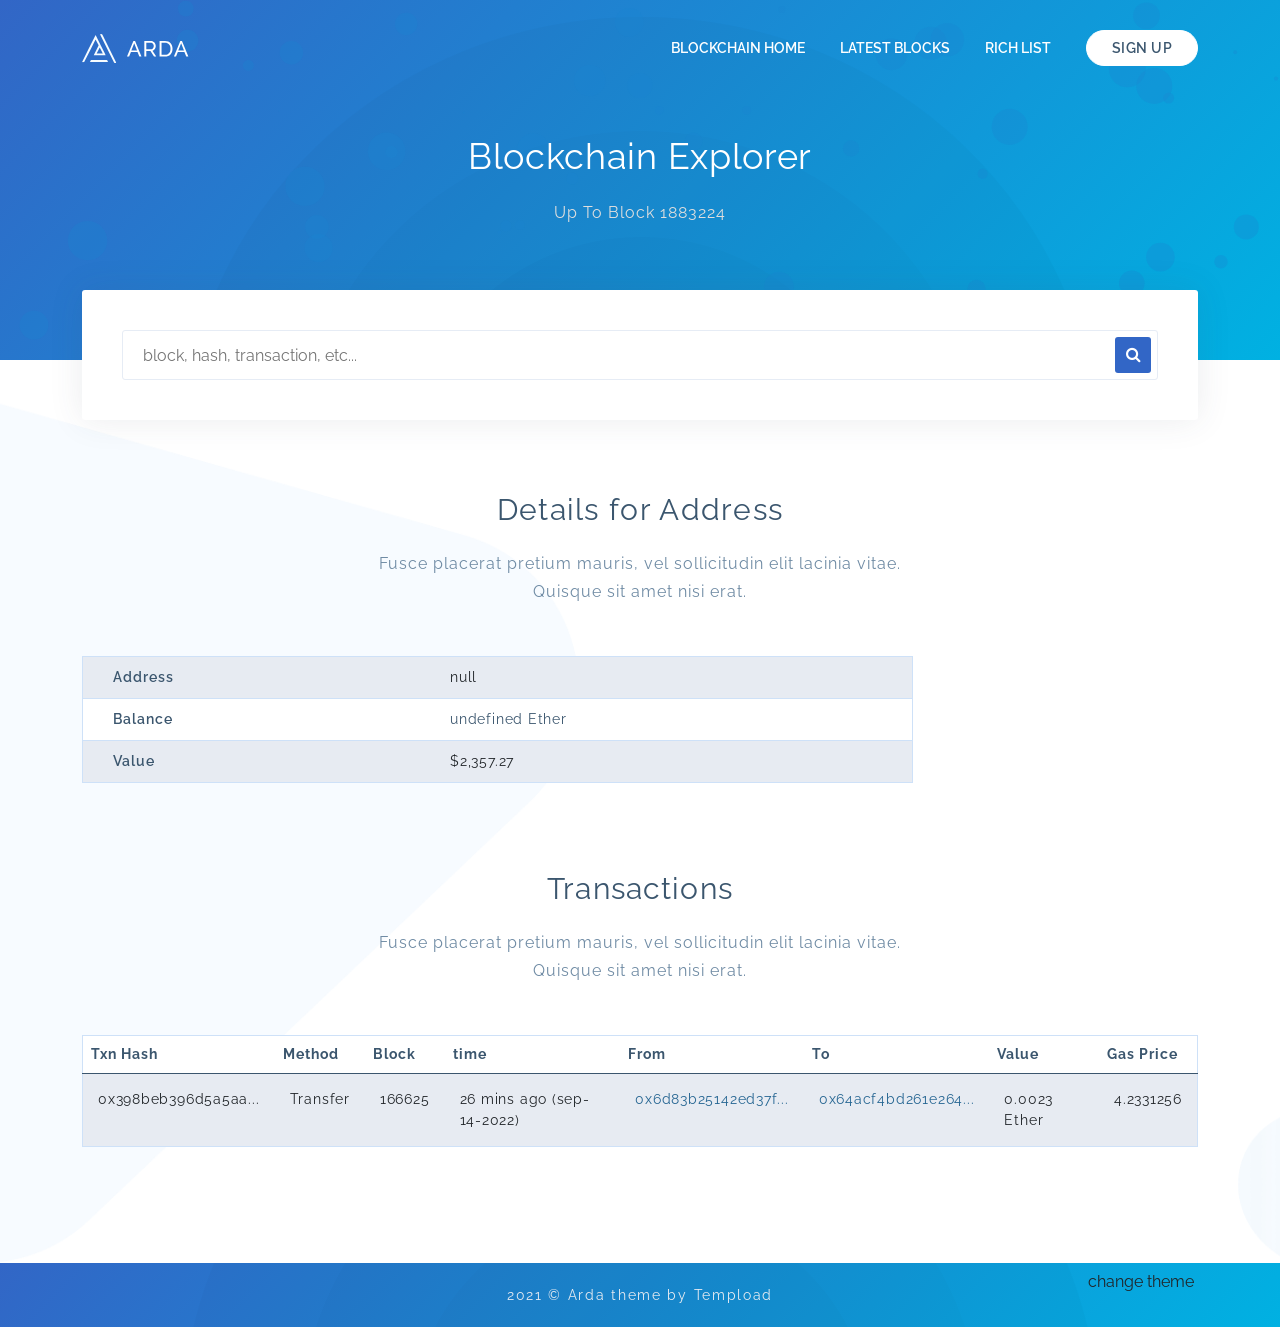
==== commit 3c4d68d0: "Update on the address page" ====
--- a/blue-block-explorer-address-detail.html
+++ b/blue-block-explorer-address-detail.html
@@ -122,8 +122,8 @@
 				<div class="col-lg-9 col-md-9 col-sm-12">
 					<div class="table-responsive">
 						<table class="table table-striped table-latests table-detail">
-							<tbody>
-								<tr>
+							<tbody id="addressBalance">
+								<!-- <tr>
 									<td><strong>Address</strong></td>
 									<td>EcGbgDMaxhEhe9spbGjhqAPuWDTcfUopQY</td>
 								</tr>
@@ -134,16 +134,12 @@
 								<tr>
 									<td><strong>Value</strong></td>
 									<td>$2,357.27</td>
-								</tr>
+								</tr> -->
 							</tbody>
 						</table>
 					</div>
 				</div>
-				<!-- <div class="col-lg-3 col-md-3 col-sm-12">
-					<div class="qr">
-						<img src="assets/images/qr.svg" class="img-fluid d-block mx-auto" alt="">
-					</div>
-				</div> -->
+	
 			</div>
 			<div class="row">
 				<div class="col-lg-12">
@@ -173,8 +169,8 @@
 									<th>Gas Price</th>
 								</tr>
 							</thead>
-							<tbody>
-								<tr>
+							<tbody id="addressTransaction">
+								<!-- <tr>
 									<td>0x398beb396d5a5aa...</td>
 									<td>Transfer</td>
 									<td>166625</td>
@@ -183,21 +179,8 @@
 									<td><a href="blue-block-explorer-address-detail.html">0x64acf4bd261e264...</a></td>
 									<td>0.0023 Ether</td>
 									<td>4.2331256</td>
-								</tr>
-								<!-- <tr>
-									<td>29a7e2f30d424248</td>
-									<td>1862732</td>
-									<td>2018-04-12 14:16:54</td>
-									<td><span class="red">- 99,999<small>.99</small> ARD</span></td>
-									<td>8,455,004<small>.7</small> ARD</td>
-								</tr>
-								<tr>
-									<td>2f04876ba83f63d6</td>
-									<td>1837529</td>
-									<td>2018-03-23 22:12:16</td>
-									<td><span class="blue">+ 99,999<small>.99</small> ARD</span></td>
-									<td>8,555,004<small>.69</small> ARD</td>
 								</tr> -->
+							
 
 							</tbody>
 						</table>
@@ -208,7 +191,7 @@
 	</section>
 
 
-	< !-- ***** Contact & Footer Start ***** -->
+	<!-- ***** Contact & Footer Start ***** -->
 	
 </tbody>
 <footer id="contact">
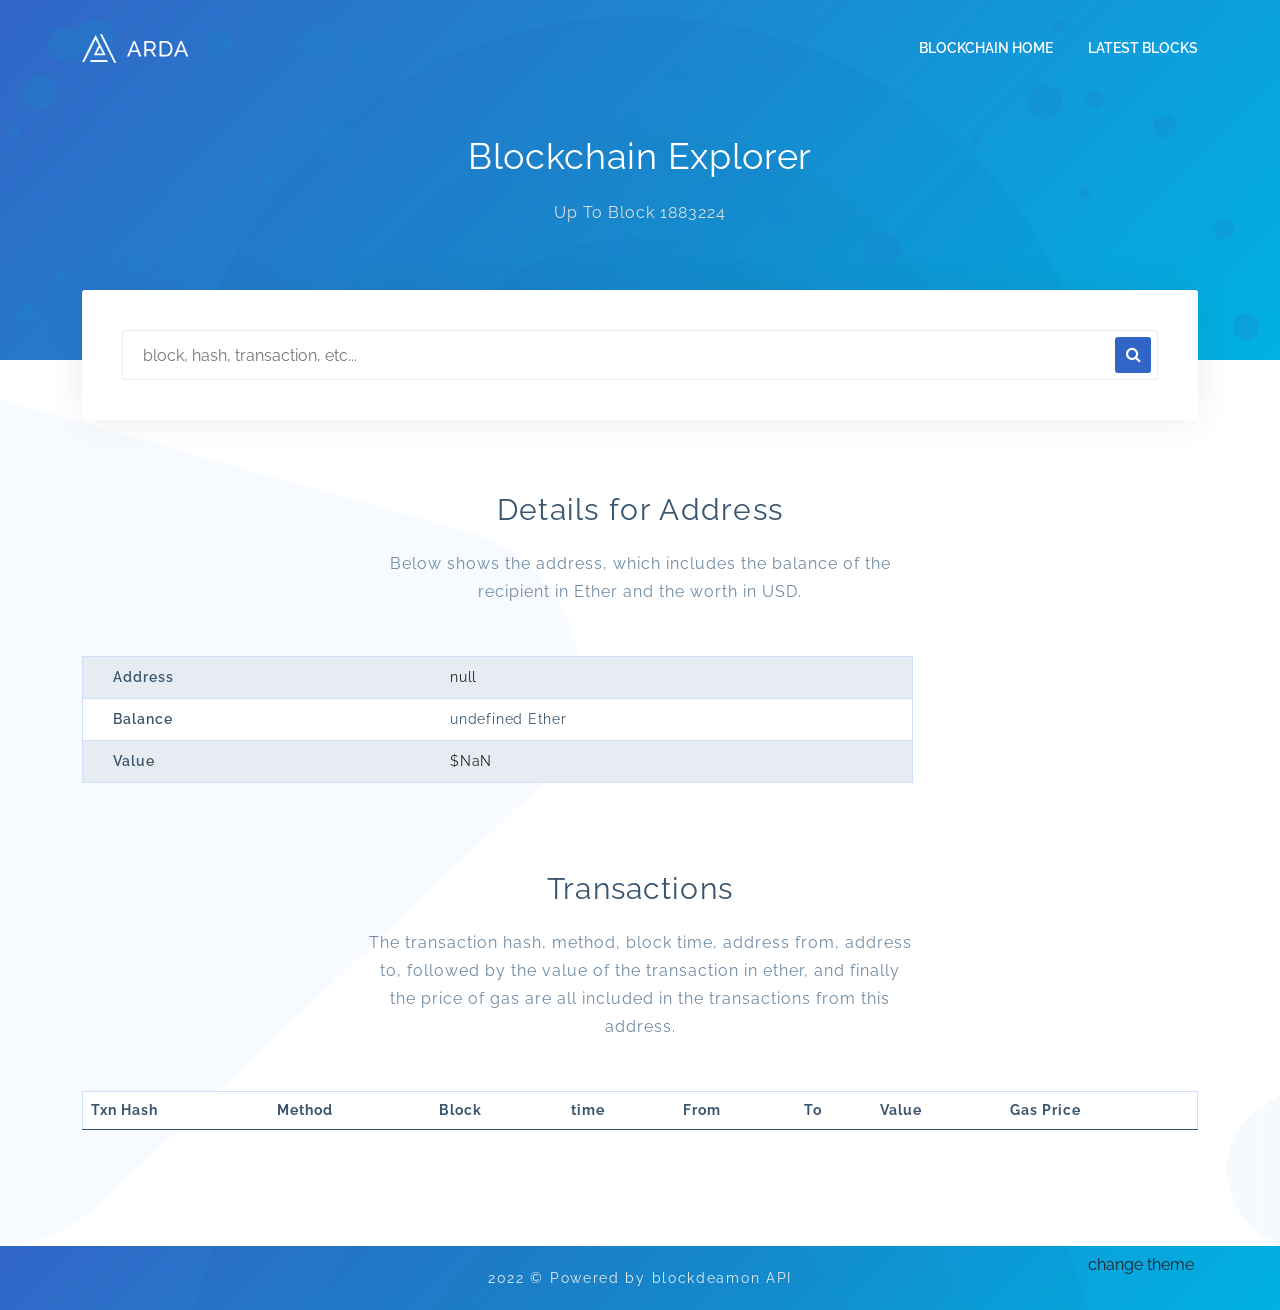
==== commit 1db6b876: "Implemented other features for the API" ====
--- a/blue-block-explorer-address-detail.html
+++ b/blue-block-explorer-address-detail.html
@@ -1,15 +1,10 @@
 <!DOCTYPE html>
 <html lang="en">
-
-<!-- Mirrored from demo.tempload.com/arda-1-3/blue-block-explorer-address-detail.html by HTTrack Website Copier/3.x [XR&CO'2014], Wed, 07 Sep 2022 20:31:09 GMT -->
 <head>
 	<meta charset="UTF-8">
 	<meta http-equiv="X-UA-Compatible" content="IE=edge">
 	<meta name="viewport" content="width=device-width, initial-scale=1">
-	<title>Arda - Bitcoin and Cryptocurrency ICO Template</title>
-	<meta name="description" content="Arda is a Bitcoin and Cryptocurrency ICO Template by tempload." />
-	<meta name="keywords" content="bitcoin, ethereum, monero, ico, token, free token, btc, eth" />
-	<meta name="author" content="tempload"/>
+	<title>Ethereum block explorer</title>
 
 	<!-- Favicon -->
 	<link rel="icon" type="image/png" href="assets/images/favicon.png" />
@@ -59,8 +54,6 @@
 						<ul class="nav">
 							<li><a href="blue-block-explorer.html">BLOCKCHAIN HOME</a></li>
 							<li><a href="blue-block-explorer-latest-blocks.html">LATEST BLOCKS</a></li>
-							<li><a href="blue-block-explorer-rich-list.html">RICH LIST</a></li>
-							<li><a href="#" class="btn-nav-box">SIGN UP</a></li>
 						</ul>
 						<a class='menu-trigger'>
 							<span>Menu</span>
@@ -114,7 +107,7 @@
 				</div>
 				<div class="offset-lg-3 col-lg-6">
 					<div class="center-text">
-						<p>Fusce placerat pretium mauris, vel sollicitudin elit lacinia vitae. Quisque sit amet nisi erat.</p>
+						<p>Below shows the address, which includes the balance of the recipient in Ether and the worth in USD. </p>
 					</div>
 				</div>
 			</div>			
@@ -123,18 +116,7 @@
 					<div class="table-responsive">
 						<table class="table table-striped table-latests table-detail">
 							<tbody id="addressBalance">
-								<!-- <tr>
-									<td><strong>Address</strong></td>
-									<td>EcGbgDMaxhEhe9spbGjhqAPuWDTcfUopQY</td>
-								</tr>
-								<tr>
-									<td><strong>Balance</strong></td>
-									<td>8.35500476 Ether</td>
-								</tr>
-								<tr>
-									<td><strong>Value</strong></td>
-									<td>$2,357.27</td>
-								</tr> -->
+								
 							</tbody>
 						</table>
 					</div>
@@ -149,7 +131,7 @@
 				</div>
 				<div class="offset-lg-3 col-lg-6">
 					<div class="center-text">
-						<p>Fusce placerat pretium mauris, vel sollicitudin elit lacinia vitae. Quisque sit amet nisi erat.</p>
+						<p>The transaction hash, method, block time, address from, address to, followed by the value of the transaction in ether, and finally the price of gas are all included in the transactions from this address.</p>
 					</div>
 				</div>
 			</div>			
@@ -170,16 +152,7 @@
 								</tr>
 							</thead>
 							<tbody id="addressTransaction">
-								<!-- <tr>
-									<td>0x398beb396d5a5aa...</td>
-									<td>Transfer</td>
-									<td>166625</td>
-									<td>26 mins ago (sep-14-2022)</td>
-									<td><a href="blue-block-explorer-address-detail.html">0x6d83b25142ed37f...</a></td>
-									<td><a href="blue-block-explorer-address-detail.html">0x64acf4bd261e264...</a></td>
-									<td>0.0023 Ether</td>
-									<td>4.2331256</td>
-								</tr> -->
+							
 							
 
 							</tbody>
@@ -203,7 +176,7 @@
 		  <div class="container">
 			<div class="row">
 			  <div class="col-lg-12">
-				<p class="copyright">2021 © Arda theme by Tempload</p>
+				<p class="copyright">2022 © Powered by blockdeamon API</p>
 			  </div>
 			
 			</div>
@@ -237,5 +210,4 @@
 		<script src="/assets/API/API1.js"></script>
 </body>
 
-<!-- Mirrored from demo.tempload.com/arda-1-3/blue-block-explorer-address-detail.html by HTTrack Website Copier/3.x [XR&CO'2014], Wed, 07 Sep 2022 20:31:09 GMT -->
 </html>
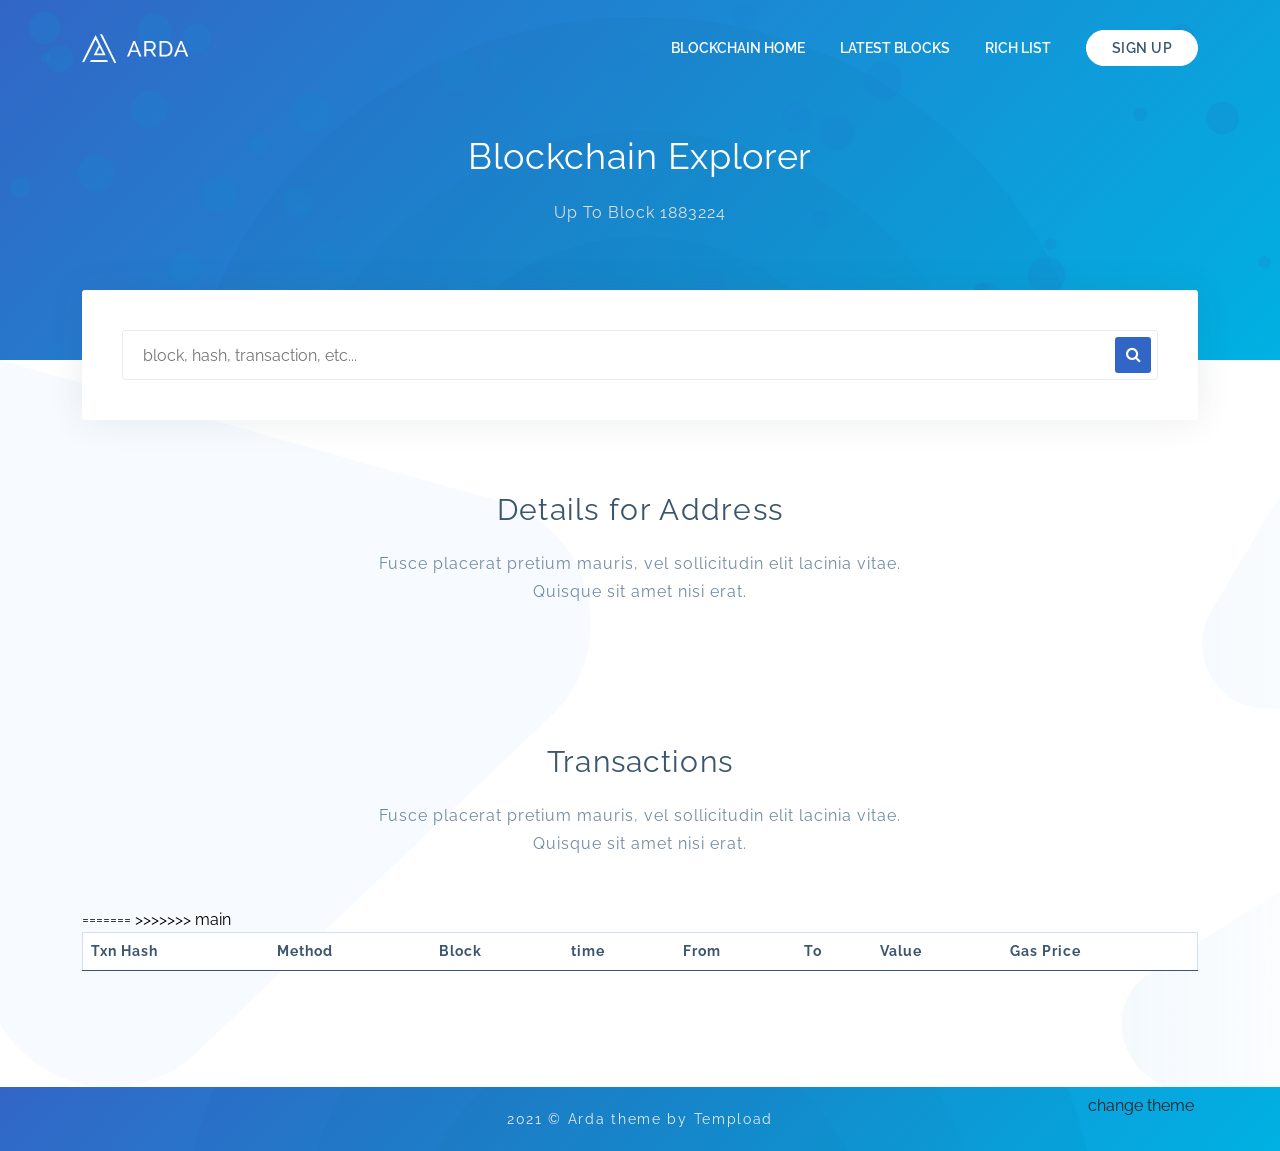
==== commit 4aba6b70: "Merge branch 'main' into transactionDetail" ====
--- a/blue-block-explorer-address-detail.html
+++ b/blue-block-explorer-address-detail.html
@@ -1,10 +1,15 @@
 <!DOCTYPE html>
 <html lang="en">
+
+<!-- Mirrored from demo.tempload.com/arda-1-3/blue-block-explorer-address-detail.html by HTTrack Website Copier/3.x [XR&CO'2014], Wed, 07 Sep 2022 20:31:09 GMT -->
 <head>
 	<meta charset="UTF-8">
 	<meta http-equiv="X-UA-Compatible" content="IE=edge">
 	<meta name="viewport" content="width=device-width, initial-scale=1">
-	<title>Ethereum block explorer</title>
+	<title>Arda - Bitcoin and Cryptocurrency ICO Template</title>
+	<meta name="description" content="Arda is a Bitcoin and Cryptocurrency ICO Template by tempload." />
+	<meta name="keywords" content="bitcoin, ethereum, monero, ico, token, free token, btc, eth" />
+	<meta name="author" content="tempload"/>
 
 	<!-- Favicon -->
 	<link rel="icon" type="image/png" href="assets/images/favicon.png" />
@@ -54,6 +59,8 @@
 						<ul class="nav">
 							<li><a href="blue-block-explorer.html">BLOCKCHAIN HOME</a></li>
 							<li><a href="blue-block-explorer-latest-blocks.html">LATEST BLOCKS</a></li>
+							<li><a href="blue-block-explorer-rich-list.html">RICH LIST</a></li>
+							<li><a href="#" class="btn-nav-box">SIGN UP</a></li>
 						</ul>
 						<a class='menu-trigger'>
 							<span>Menu</span>
@@ -107,7 +114,7 @@
 				</div>
 				<div class="offset-lg-3 col-lg-6">
 					<div class="center-text">
-						<p>Below shows the address, which includes the balance of the recipient in Ether and the worth in USD. </p>
+						<p>Fusce placerat pretium mauris, vel sollicitudin elit lacinia vitae. Quisque sit amet nisi erat.</p>
 					</div>
 				</div>
 			</div>			
@@ -116,7 +123,18 @@
 					<div class="table-responsive">
 						<table class="table table-striped table-latests table-detail">
 							<tbody id="addressBalance">
-								
+								<!-- <tr>
+									<td><strong>Address</strong></td>
+									<td>EcGbgDMaxhEhe9spbGjhqAPuWDTcfUopQY</td>
+								</tr>
+								<tr>
+									<td><strong>Balance</strong></td>
+									<td>8.35500476 Ether</td>
+								</tr>
+								<tr>
+									<td><strong>Value</strong></td>
+									<td>$2,357.27</td>
+								</tr> -->
 							</tbody>
 						</table>
 					</div>
@@ -131,7 +149,7 @@
 				</div>
 				<div class="offset-lg-3 col-lg-6">
 					<div class="center-text">
-						<p>The transaction hash, method, block time, address from, address to, followed by the value of the transaction in ether, and finally the price of gas are all included in the transactions from this address.</p>
+						<p>Fusce placerat pretium mauris, vel sollicitudin elit lacinia vitae. Quisque sit amet nisi erat.</p>
 					</div>
 				</div>
 			</div>			
@@ -152,9 +170,37 @@
 								</tr>
 							</thead>
 							<tbody id="addressTransaction">
+								<!-- <tr>
+									<td>0x398beb396d5a5aa...</td>
+									<td>Transfer</td>
+									<td id="result">166625</td>
+									<td>26 mins ago (sep-14-2022)</td>
+									<td><a href="blue-block-explorer-address-detail.html">0x6d83b25142ed37f...</a></td>
+									<td><a href="blue-block-explorer-address-detail.html">0x64acf4bd261e264...</a></td>
+									<td>0.0023 Ether</td>
+									<td>4.2331256</td>
+<<<<<<< transactionDetail
+								</tr> -->
 							
-							
-
+
+=======
+								</tr>
+								<!-- <tr>
+									<td>29a7e2f30d424248</td>
+									<td>1862732</td>
+									<td>2018-04-12 14:16:54</td>
+									<td><span class="red">- 99,999<small>.99</small> ARD</span></td>
+									<td>8,455,004<small>.7</small> ARD</td>
+								</tr>
+								<tr>
+									<td>2f04876ba83f63d6</td>
+									<td>1837529</td>
+									<td>2018-03-23 22:12:16</td>
+									<td><span class="blue">+ 99,999<small>.99</small> ARD</span></td>
+									<td>8,555,004<small>.69</small> ARD</td>
+								</tr> --> 
+						
+>>>>>>> main
 							</tbody>
 						</table>
 					</div>
@@ -176,7 +222,7 @@
 		  <div class="container">
 			<div class="row">
 			  <div class="col-lg-12">
-				<p class="copyright">2022 © Powered by blockdeamon API</p>
+				<p class="copyright">2021 © Arda theme by Tempload</p>
 			  </div>
 			
 			</div>
@@ -207,7 +253,8 @@
 	<script src="/assets/js/darkmode.js"></script>
 
 		<!-- Api calls -->
-		<script src="/assets/API/API1.js"></script>
+		<script src="/assets/API/home_API.js"></script>
 </body>
 
+<!-- Mirrored from demo.tempload.com/arda-1-3/blue-block-explorer-address-detail.html by HTTrack Website Copier/3.x [XR&CO'2014], Wed, 07 Sep 2022 20:31:09 GMT -->
 </html>
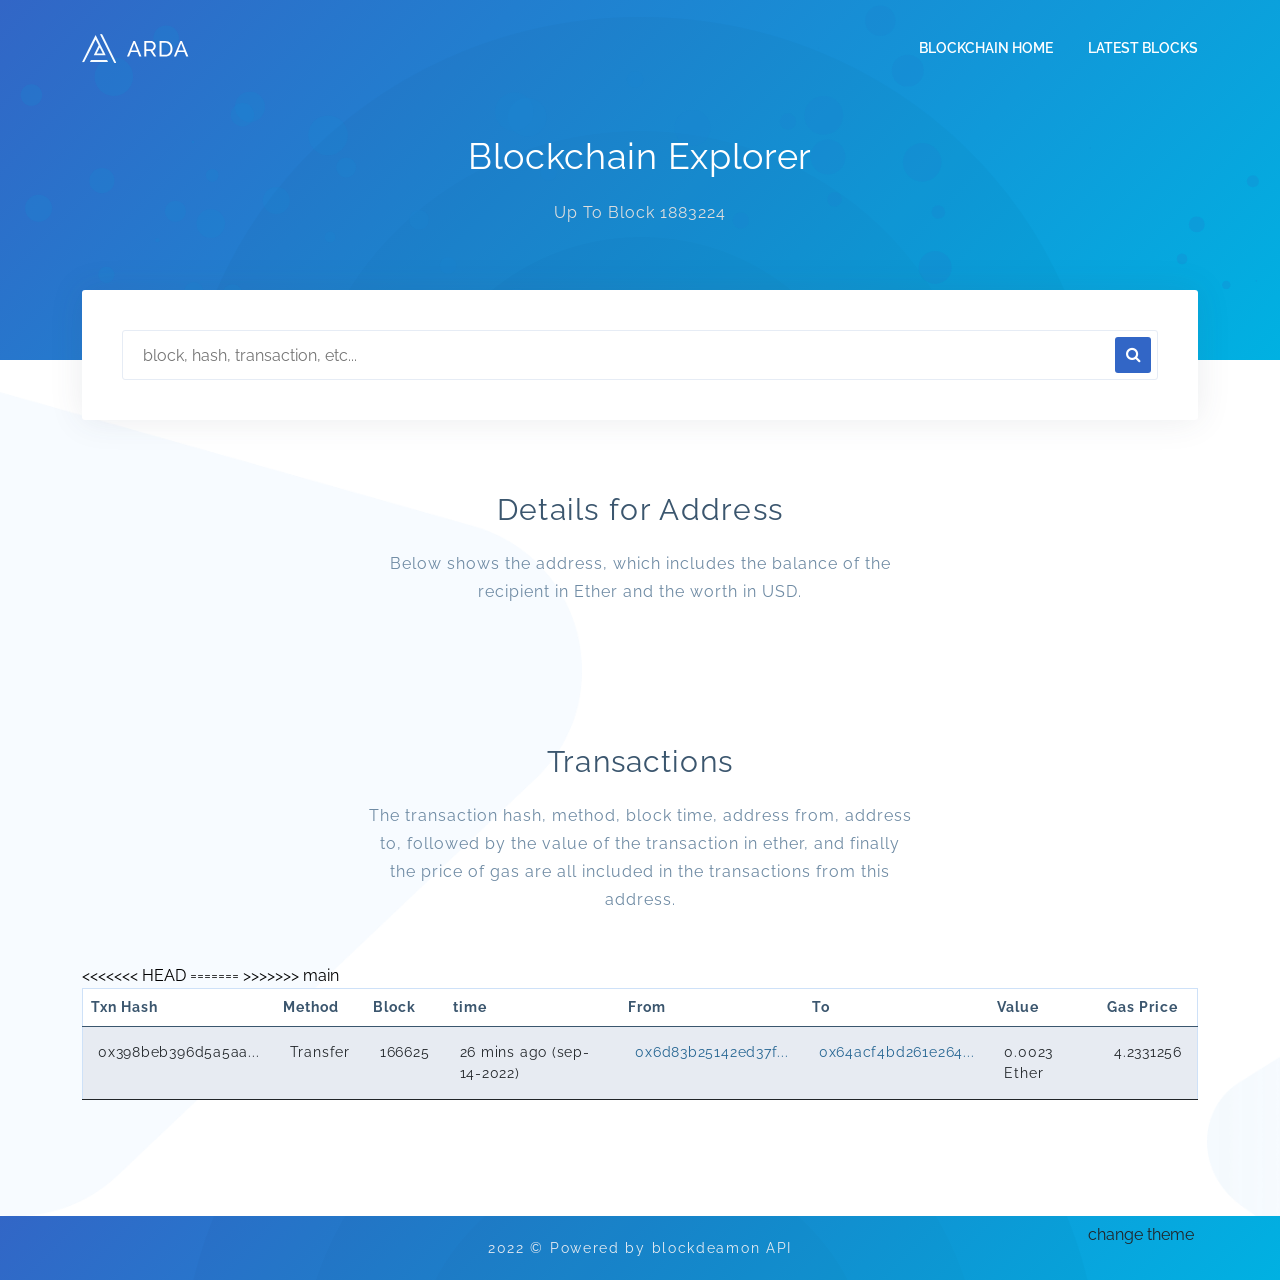
==== commit fb8f0a03: "API implemetation continued" ====
--- a/blue-block-explorer-address-detail.html
+++ b/blue-block-explorer-address-detail.html
@@ -1,15 +1,10 @@
 <!DOCTYPE html>
 <html lang="en">
-
-<!-- Mirrored from demo.tempload.com/arda-1-3/blue-block-explorer-address-detail.html by HTTrack Website Copier/3.x [XR&CO'2014], Wed, 07 Sep 2022 20:31:09 GMT -->
 <head>
 	<meta charset="UTF-8">
 	<meta http-equiv="X-UA-Compatible" content="IE=edge">
 	<meta name="viewport" content="width=device-width, initial-scale=1">
-	<title>Arda - Bitcoin and Cryptocurrency ICO Template</title>
-	<meta name="description" content="Arda is a Bitcoin and Cryptocurrency ICO Template by tempload." />
-	<meta name="keywords" content="bitcoin, ethereum, monero, ico, token, free token, btc, eth" />
-	<meta name="author" content="tempload"/>
+	<title>Ethereum block explorer</title>
 
 	<!-- Favicon -->
 	<link rel="icon" type="image/png" href="assets/images/favicon.png" />
@@ -59,8 +54,6 @@
 						<ul class="nav">
 							<li><a href="blue-block-explorer.html">BLOCKCHAIN HOME</a></li>
 							<li><a href="blue-block-explorer-latest-blocks.html">LATEST BLOCKS</a></li>
-							<li><a href="blue-block-explorer-rich-list.html">RICH LIST</a></li>
-							<li><a href="#" class="btn-nav-box">SIGN UP</a></li>
 						</ul>
 						<a class='menu-trigger'>
 							<span>Menu</span>
@@ -114,7 +107,7 @@
 				</div>
 				<div class="offset-lg-3 col-lg-6">
 					<div class="center-text">
-						<p>Fusce placerat pretium mauris, vel sollicitudin elit lacinia vitae. Quisque sit amet nisi erat.</p>
+						<p>Below shows the address, which includes the balance of the recipient in Ether and the worth in USD. </p>
 					</div>
 				</div>
 			</div>			
@@ -123,18 +116,7 @@
 					<div class="table-responsive">
 						<table class="table table-striped table-latests table-detail">
 							<tbody id="addressBalance">
-								<!-- <tr>
-									<td><strong>Address</strong></td>
-									<td>EcGbgDMaxhEhe9spbGjhqAPuWDTcfUopQY</td>
-								</tr>
-								<tr>
-									<td><strong>Balance</strong></td>
-									<td>8.35500476 Ether</td>
-								</tr>
-								<tr>
-									<td><strong>Value</strong></td>
-									<td>$2,357.27</td>
-								</tr> -->
+								
 							</tbody>
 						</table>
 					</div>
@@ -149,7 +131,7 @@
 				</div>
 				<div class="offset-lg-3 col-lg-6">
 					<div class="center-text">
-						<p>Fusce placerat pretium mauris, vel sollicitudin elit lacinia vitae. Quisque sit amet nisi erat.</p>
+						<p>The transaction hash, method, block time, address from, address to, followed by the value of the transaction in ether, and finally the price of gas are all included in the transactions from this address.</p>
 					</div>
 				</div>
 			</div>			
@@ -169,8 +151,9 @@
 									<th>Gas Price</th>
 								</tr>
 							</thead>
-							<tbody id="addressTransaction">
-								<!-- <tr>
+<<<<<<< HEAD
+							<tbody>
+								<tr>
 									<td>0x398beb396d5a5aa...</td>
 									<td>Transfer</td>
 									<td id="result">166625</td>
@@ -179,11 +162,6 @@
 									<td><a href="blue-block-explorer-address-detail.html">0x64acf4bd261e264...</a></td>
 									<td>0.0023 Ether</td>
 									<td>4.2331256</td>
-<<<<<<< transactionDetail
-								</tr> -->
-							
-
-=======
 								</tr>
 								<!-- <tr>
 									<td>29a7e2f30d424248</td>
@@ -200,6 +178,11 @@
 									<td>8,555,004<small>.69</small> ARD</td>
 								</tr> --> 
 						
+=======
+							<tbody id="addressTransaction">
+							
+							
+
 >>>>>>> main
 							</tbody>
 						</table>
@@ -222,7 +205,7 @@
 		  <div class="container">
 			<div class="row">
 			  <div class="col-lg-12">
-				<p class="copyright">2021 © Arda theme by Tempload</p>
+				<p class="copyright">2022 © Powered by blockdeamon API</p>
 			  </div>
 			
 			</div>
@@ -256,5 +239,4 @@
 		<script src="/assets/API/home_API.js"></script>
 </body>
 
-<!-- Mirrored from demo.tempload.com/arda-1-3/blue-block-explorer-address-detail.html by HTTrack Website Copier/3.x [XR&CO'2014], Wed, 07 Sep 2022 20:31:09 GMT -->
 </html>
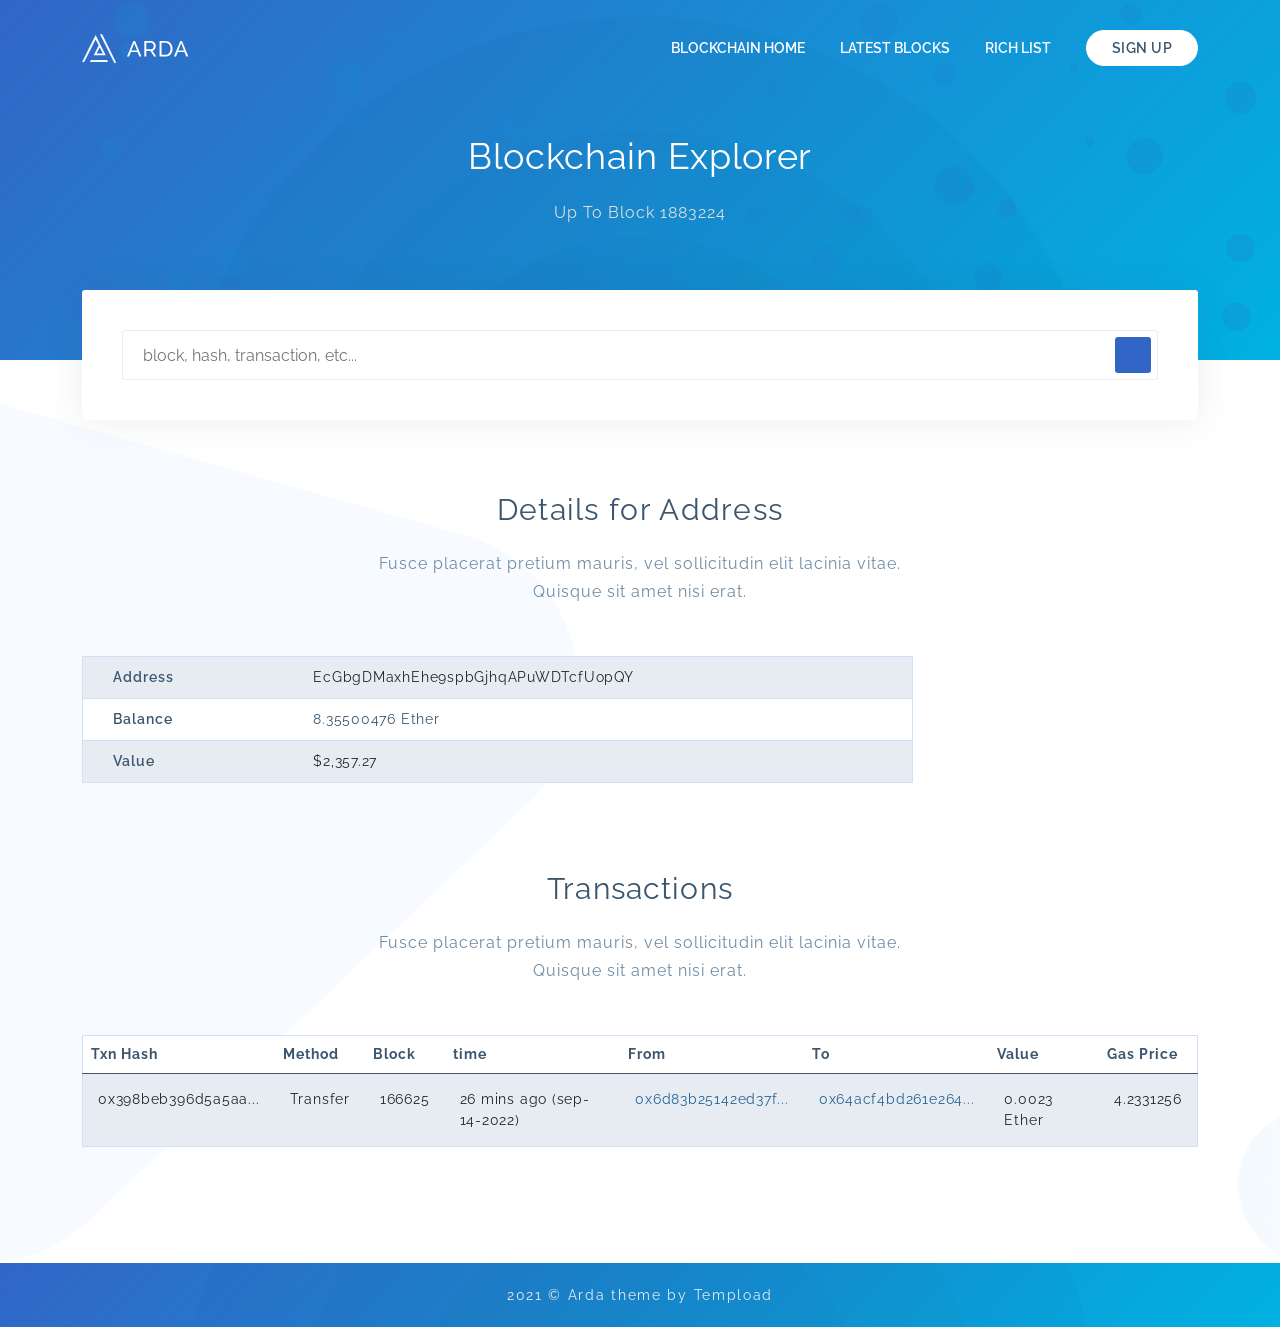
==== commit 6d936c00: "Revert "Transaction detail"" ====
--- a/blue-block-explorer-address-detail.html
+++ b/blue-block-explorer-address-detail.html
@@ -1,10 +1,15 @@
 <!DOCTYPE html>
 <html lang="en">
+
+<!-- Mirrored from demo.tempload.com/arda-1-3/blue-block-explorer-address-detail.html by HTTrack Website Copier/3.x [XR&CO'2014], Wed, 07 Sep 2022 20:31:09 GMT -->
 <head>
 	<meta charset="UTF-8">
 	<meta http-equiv="X-UA-Compatible" content="IE=edge">
 	<meta name="viewport" content="width=device-width, initial-scale=1">
-	<title>Ethereum block explorer</title>
+	<title>Arda - Bitcoin and Cryptocurrency ICO Template</title>
+	<meta name="description" content="Arda is a Bitcoin and Cryptocurrency ICO Template by tempload." />
+	<meta name="keywords" content="bitcoin, ethereum, monero, ico, token, free token, btc, eth" />
+	<meta name="author" content="tempload"/>
 
 	<!-- Favicon -->
 	<link rel="icon" type="image/png" href="assets/images/favicon.png" />
@@ -15,7 +20,6 @@
 
 	<!-- Custom CSS -->
 	<link href="assets/css/blue44ca.css?v=1.4.0" rel="stylesheet" type="text/css">
-	<link rel="stylesheet" href="assets/css/darkmode.css" />
 
 	<!-- Global site tag (gtag.js) - Google Analytics -->
 	<script async src="https://www.googletagmanager.com/gtag/js?id=UA-118135390-1"></script>
@@ -54,6 +58,8 @@
 						<ul class="nav">
 							<li><a href="blue-block-explorer.html">BLOCKCHAIN HOME</a></li>
 							<li><a href="blue-block-explorer-latest-blocks.html">LATEST BLOCKS</a></li>
+							<li><a href="blue-block-explorer-rich-list.html">RICH LIST</a></li>
+							<li><a href="#" class="btn-nav-box">SIGN UP</a></li>
 						</ul>
 						<a class='menu-trigger'>
 							<span>Menu</span>
@@ -97,7 +103,7 @@
 	</section>
 	<!-- ***** Wellcome Area End ***** -->
 
-	<section class="block-explorer-section section bg-bottom styling">
+	<section class="block-explorer-section section bg-bottom">
 		<div class="container">
 			<div class="row">
 				<div class="col-lg-12">
@@ -107,7 +113,7 @@
 				</div>
 				<div class="offset-lg-3 col-lg-6">
 					<div class="center-text">
-						<p>Below shows the address, which includes the balance of the recipient in Ether and the worth in USD. </p>
+						<p>Fusce placerat pretium mauris, vel sollicitudin elit lacinia vitae. Quisque sit amet nisi erat.</p>
 					</div>
 				</div>
 			</div>			
@@ -115,13 +121,28 @@
 				<div class="col-lg-9 col-md-9 col-sm-12">
 					<div class="table-responsive">
 						<table class="table table-striped table-latests table-detail">
-							<tbody id="addressBalance">
-								
+							<tbody>
+								<tr>
+									<td><strong>Address</strong></td>
+									<td>EcGbgDMaxhEhe9spbGjhqAPuWDTcfUopQY</td>
+								</tr>
+								<tr>
+									<td><strong>Balance</strong></td>
+									<td>8.35500476 Ether</td>
+								</tr>
+								<tr>
+									<td><strong>Value</strong></td>
+									<td>$2,357.27</td>
+								</tr>
 							</tbody>
 						</table>
 					</div>
 				</div>
-	
+				<!-- <div class="col-lg-3 col-md-3 col-sm-12">
+					<div class="qr">
+						<img src="assets/images/qr.svg" class="img-fluid d-block mx-auto" alt="">
+					</div>
+				</div> -->
 			</div>
 			<div class="row">
 				<div class="col-lg-12">
@@ -131,7 +152,7 @@
 				</div>
 				<div class="offset-lg-3 col-lg-6">
 					<div class="center-text">
-						<p>The transaction hash, method, block time, address from, address to, followed by the value of the transaction in ether, and finally the price of gas are all included in the transactions from this address.</p>
+						<p>Fusce placerat pretium mauris, vel sollicitudin elit lacinia vitae. Quisque sit amet nisi erat.</p>
 					</div>
 				</div>
 			</div>			
@@ -151,7 +172,6 @@
 									<th>Gas Price</th>
 								</tr>
 							</thead>
-<<<<<<< HEAD
 							<tbody>
 								<tr>
 									<td>0x398beb396d5a5aa...</td>
@@ -178,41 +198,28 @@
 									<td>8,555,004<small>.69</small> ARD</td>
 								</tr> --> 
 						
-=======
-							<tbody id="addressTransaction">
-							
-							
-
->>>>>>> main
 							</tbody>
 						</table>
 					</div>
 				</div>
 			</div>
-		</div> 
+		</div>
 	</section>
 
 
 	<!-- ***** Contact & Footer Start ***** -->
-	
-</tbody>
-<footer id="contact">
+	<footer id="contact">
 		<div class="footer-bottom slim">
-		  <div class="positioning" id="toggler">
-			<span class="icon"> <i class="fa-solid fa-moon"></i></span>
-			<span class="theme">change theme </span>
-		  </div>
-		  <div class="container">
-			<div class="row">
-			  <div class="col-lg-12">
-				<p class="copyright">2022 © Powered by blockdeamon API</p>
-			  </div>
-			
-			</div>
-		  </div>
-		</div>
-	  </footer>
-	 <!-- ***** Contact & Footer End ***** -->
+			<div class="container">
+				<div class="row">
+					<div class="col-lg-12">
+						<p class="copyright">2021 © Arda theme by Tempload</p>
+					</div>
+				</div>
+			</div>
+		</div>
+	</footer>
+	<!-- ***** Contact & Footer End ***** -->
 
 
 	<!-- jQuery -->
@@ -232,11 +239,9 @@
 	<script src="assets/js/particle-blue.js"></script>
 	<script src="assets/js/custom.js"></script>
 
-	<!-- Dark theme -->
-	<script src="/assets/js/darkmode.js"></script>
-
 		<!-- Api calls -->
 		<script src="/assets/API/home_API.js"></script>
 </body>
 
+<!-- Mirrored from demo.tempload.com/arda-1-3/blue-block-explorer-address-detail.html by HTTrack Website Copier/3.x [XR&CO'2014], Wed, 07 Sep 2022 20:31:09 GMT -->
 </html>
--- a/assets/css/blue44ca.css
+++ b/assets/css/blue44ca.css
@@ -179,7 +179,7 @@
     opacity: 0;
   }
 }
- /* 
+/* 
 ---------------------------------------------
 global styles
 --------------------------------------------- 
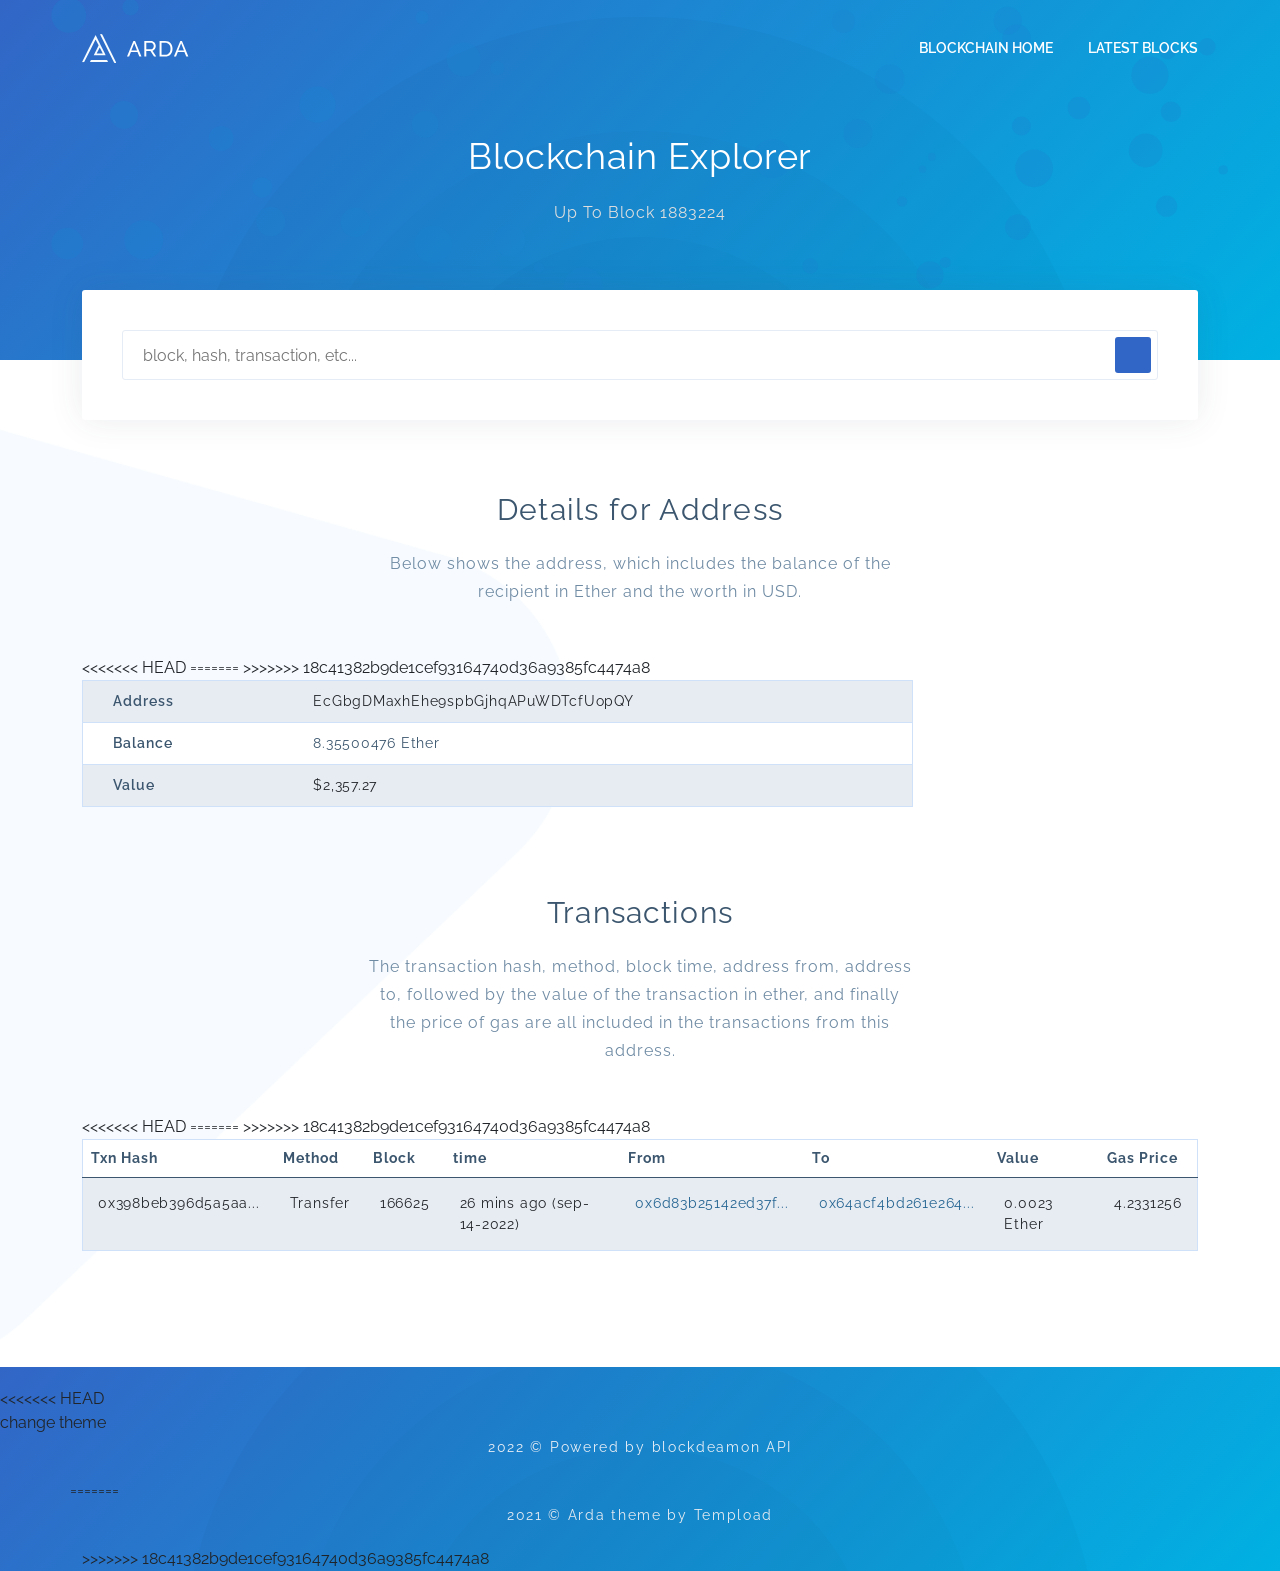
==== commit 30c0364a: "changes" ====
--- a/blue-block-explorer-address-detail.html
+++ b/blue-block-explorer-address-detail.html
@@ -1,15 +1,10 @@
 <!DOCTYPE html>
 <html lang="en">
-
-<!-- Mirrored from demo.tempload.com/arda-1-3/blue-block-explorer-address-detail.html by HTTrack Website Copier/3.x [XR&CO'2014], Wed, 07 Sep 2022 20:31:09 GMT -->
 <head>
 	<meta charset="UTF-8">
 	<meta http-equiv="X-UA-Compatible" content="IE=edge">
 	<meta name="viewport" content="width=device-width, initial-scale=1">
-	<title>Arda - Bitcoin and Cryptocurrency ICO Template</title>
-	<meta name="description" content="Arda is a Bitcoin and Cryptocurrency ICO Template by tempload." />
-	<meta name="keywords" content="bitcoin, ethereum, monero, ico, token, free token, btc, eth" />
-	<meta name="author" content="tempload"/>
+	<title>Ethereum block explorer</title>
 
 	<!-- Favicon -->
 	<link rel="icon" type="image/png" href="assets/images/favicon.png" />
@@ -58,8 +53,6 @@
 						<ul class="nav">
 							<li><a href="blue-block-explorer.html">BLOCKCHAIN HOME</a></li>
 							<li><a href="blue-block-explorer-latest-blocks.html">LATEST BLOCKS</a></li>
-							<li><a href="blue-block-explorer-rich-list.html">RICH LIST</a></li>
-							<li><a href="#" class="btn-nav-box">SIGN UP</a></li>
 						</ul>
 						<a class='menu-trigger'>
 							<span>Menu</span>
@@ -113,7 +106,7 @@
 				</div>
 				<div class="offset-lg-3 col-lg-6">
 					<div class="center-text">
-						<p>Fusce placerat pretium mauris, vel sollicitudin elit lacinia vitae. Quisque sit amet nisi erat.</p>
+						<p>Below shows the address, which includes the balance of the recipient in Ether and the worth in USD. </p>
 					</div>
 				</div>
 			</div>			
@@ -121,6 +114,10 @@
 				<div class="col-lg-9 col-md-9 col-sm-12">
 					<div class="table-responsive">
 						<table class="table table-striped table-latests table-detail">
+<<<<<<< HEAD
+							<tbody id="addressBalance">
+								
+=======
 							<tbody>
 								<tr>
 									<td><strong>Address</strong></td>
@@ -134,6 +131,7 @@
 									<td><strong>Value</strong></td>
 									<td>$2,357.27</td>
 								</tr>
+>>>>>>> 18c41382b9de1cef93164740d36a9385fc4474a8
 							</tbody>
 						</table>
 					</div>
@@ -152,7 +150,7 @@
 				</div>
 				<div class="offset-lg-3 col-lg-6">
 					<div class="center-text">
-						<p>Fusce placerat pretium mauris, vel sollicitudin elit lacinia vitae. Quisque sit amet nisi erat.</p>
+						<p>The transaction hash, method, block time, address from, address to, followed by the value of the transaction in ether, and finally the price of gas are all included in the transactions from this address.</p>
 					</div>
 				</div>
 			</div>			
@@ -172,6 +170,12 @@
 									<th>Gas Price</th>
 								</tr>
 							</thead>
+<<<<<<< HEAD
+							<tbody id="addressTransaction">
+							
+							
+
+=======
 							<tbody>
 								<tr>
 									<td>0x398beb396d5a5aa...</td>
@@ -198,6 +202,7 @@
 									<td>8,555,004<small>.69</small> ARD</td>
 								</tr> --> 
 						
+>>>>>>> 18c41382b9de1cef93164740d36a9385fc4474a8
 							</tbody>
 						</table>
 					</div>
@@ -210,12 +215,25 @@
 	<!-- ***** Contact & Footer Start ***** -->
 	<footer id="contact">
 		<div class="footer-bottom slim">
+<<<<<<< HEAD
+		  <div class="positioning" id="toggler">
+			<span class="icon"> <i class="fa-solid fa-moon"></i></span>
+			<span class="theme">change theme </span>
+		  </div>
+		  <div class="container">
+			<div class="row">
+			  <div class="col-lg-12">
+				<p class="copyright">2022 © Powered by blockdeamon API</p>
+			  </div>
+			
+=======
 			<div class="container">
 				<div class="row">
 					<div class="col-lg-12">
 						<p class="copyright">2021 © Arda theme by Tempload</p>
 					</div>
 				</div>
+>>>>>>> 18c41382b9de1cef93164740d36a9385fc4474a8
 			</div>
 		</div>
 	</footer>
@@ -243,5 +261,4 @@
 		<script src="/assets/API/home_API.js"></script>
 </body>
 
-<!-- Mirrored from demo.tempload.com/arda-1-3/blue-block-explorer-address-detail.html by HTTrack Website Copier/3.x [XR&CO'2014], Wed, 07 Sep 2022 20:31:09 GMT -->
 </html>
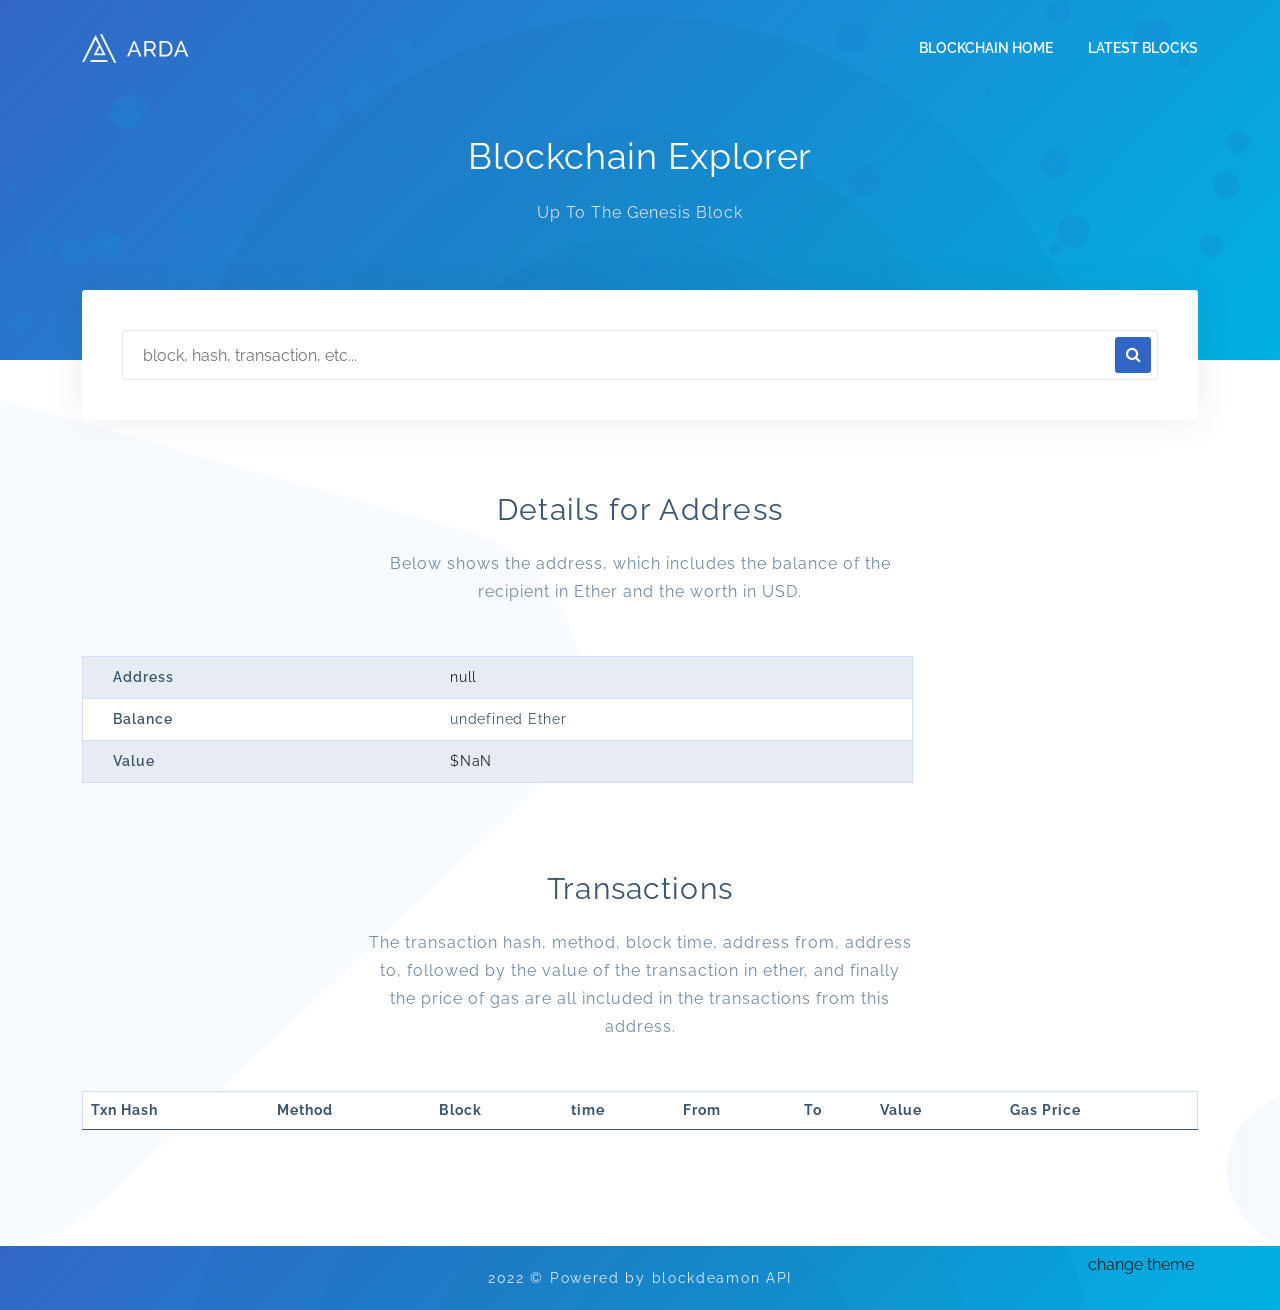
==== commit 8636ff54: "[CHORE] - Implemented the search bar and the Home page" ====
--- a/blue-block-explorer-address-detail.html
+++ b/blue-block-explorer-address-detail.html
@@ -15,6 +15,7 @@
 
 	<!-- Custom CSS -->
 	<link href="assets/css/blue44ca.css?v=1.4.0" rel="stylesheet" type="text/css">
+	<link rel="stylesheet" href="assets/css/darkmode.css" />
 
 	<!-- Global site tag (gtag.js) - Google Analytics -->
 	<script async src="https://www.googletagmanager.com/gtag/js?id=UA-118135390-1"></script>
@@ -51,7 +52,7 @@
 
 						<!-- ***** Menu Start ***** -->
 						<ul class="nav">
-							<li><a href="blue-block-explorer.html">BLOCKCHAIN HOME</a></li>
+							<li><a href="index.html">BLOCKCHAIN HOME</a></li>
 							<li><a href="blue-block-explorer-latest-blocks.html">LATEST BLOCKS</a></li>
 						</ul>
 						<a class='menu-trigger'>
@@ -74,7 +75,7 @@
 						<h1>Blockchain Explorer</h1>
 					</div>
 					<div class="offset-lg-3 col-lg-6">
-						<p>Up To Block 1883224</p>
+						<p>Up To The Genesis Block</p>
 					</div>
 				</div>
 			</div>
@@ -85,8 +86,8 @@
 					<div class="col-lg-12">
 						<div class="input-wrapper">
 							<div class="input">
-								<input type="text" placeholder="block, hash, transaction, etc...">
-								<button><i class="fa fa-search"></i></button>
+								<input id="transactionHashSearch" type="text" placeholder="block, hash, transaction, etc...">
+								<button id="transactionHash_btn"><i class="fa fa-search"></i></button>
 							</div>
 						</div>
 					</div>
@@ -96,7 +97,7 @@
 	</section>
 	<!-- ***** Wellcome Area End ***** -->
 
-	<section class="block-explorer-section section bg-bottom">
+	<section class="block-explorer-section section bg-bottom styling">
 		<div class="container">
 			<div class="row">
 				<div class="col-lg-12">
@@ -114,33 +115,13 @@
 				<div class="col-lg-9 col-md-9 col-sm-12">
 					<div class="table-responsive">
 						<table class="table table-striped table-latests table-detail">
-<<<<<<< HEAD
 							<tbody id="addressBalance">
 								
-=======
-							<tbody>
-								<tr>
-									<td><strong>Address</strong></td>
-									<td>EcGbgDMaxhEhe9spbGjhqAPuWDTcfUopQY</td>
-								</tr>
-								<tr>
-									<td><strong>Balance</strong></td>
-									<td>8.35500476 Ether</td>
-								</tr>
-								<tr>
-									<td><strong>Value</strong></td>
-									<td>$2,357.27</td>
-								</tr>
->>>>>>> 18c41382b9de1cef93164740d36a9385fc4474a8
 							</tbody>
 						</table>
 					</div>
 				</div>
-				<!-- <div class="col-lg-3 col-md-3 col-sm-12">
-					<div class="qr">
-						<img src="assets/images/qr.svg" class="img-fluid d-block mx-auto" alt="">
-					</div>
-				</div> -->
+	
 			</div>
 			<div class="row">
 				<div class="col-lg-12">
@@ -170,52 +151,24 @@
 									<th>Gas Price</th>
 								</tr>
 							</thead>
-<<<<<<< HEAD
 							<tbody id="addressTransaction">
 							
 							
 
-=======
-							<tbody>
-								<tr>
-									<td>0x398beb396d5a5aa...</td>
-									<td>Transfer</td>
-									<td id="result">166625</td>
-									<td>26 mins ago (sep-14-2022)</td>
-									<td><a href="blue-block-explorer-address-detail.html">0x6d83b25142ed37f...</a></td>
-									<td><a href="blue-block-explorer-address-detail.html">0x64acf4bd261e264...</a></td>
-									<td>0.0023 Ether</td>
-									<td>4.2331256</td>
-								</tr>
-								<!-- <tr>
-									<td>29a7e2f30d424248</td>
-									<td>1862732</td>
-									<td>2018-04-12 14:16:54</td>
-									<td><span class="red">- 99,999<small>.99</small> ARD</span></td>
-									<td>8,455,004<small>.7</small> ARD</td>
-								</tr>
-								<tr>
-									<td>2f04876ba83f63d6</td>
-									<td>1837529</td>
-									<td>2018-03-23 22:12:16</td>
-									<td><span class="blue">+ 99,999<small>.99</small> ARD</span></td>
-									<td>8,555,004<small>.69</small> ARD</td>
-								</tr> --> 
-						
->>>>>>> 18c41382b9de1cef93164740d36a9385fc4474a8
 							</tbody>
 						</table>
 					</div>
 				</div>
 			</div>
-		</div>
+		</div> 
 	</section>
 
 
 	<!-- ***** Contact & Footer Start ***** -->
-	<footer id="contact">
+	
+</tbody>
+<footer id="contact">
 		<div class="footer-bottom slim">
-<<<<<<< HEAD
 		  <div class="positioning" id="toggler">
 			<span class="icon"> <i class="fa-solid fa-moon"></i></span>
 			<span class="theme">change theme </span>
@@ -226,18 +179,11 @@
 				<p class="copyright">2022 © Powered by blockdeamon API</p>
 			  </div>
 			
-=======
-			<div class="container">
-				<div class="row">
-					<div class="col-lg-12">
-						<p class="copyright">2021 © Arda theme by Tempload</p>
-					</div>
-				</div>
->>>>>>> 18c41382b9de1cef93164740d36a9385fc4474a8
-			</div>
-		</div>
-	</footer>
-	<!-- ***** Contact & Footer End ***** -->
+			</div>
+		  </div>
+		</div>
+	  </footer>
+	 <!-- ***** Contact & Footer End ***** -->
 
 
 	<!-- jQuery -->
@@ -257,8 +203,11 @@
 	<script src="assets/js/particle-blue.js"></script>
 	<script src="assets/js/custom.js"></script>
 
+	<!-- Dark theme -->
+	<script src="/assets/js/darkmode.js"></script>
+
 		<!-- Api calls -->
-		<script src="/assets/API/home_API.js"></script>
+		<script src="/assets/API/API1.js"></script>
 </body>
 
 </html>
--- a/assets/css/blue44ca.css
+++ b/assets/css/blue44ca.css
@@ -179,7 +179,7 @@
     opacity: 0;
   }
 }
-/* 
+ /* 
 ---------------------------------------------
 global styles
 --------------------------------------------- 
--- a/assets/css/darkmode.css
+++ b/assets/css/darkmode.css
@@ -0,0 +1,34 @@
+.styling {
+  background-color: var(--primary-color);
+  color: var(--secondary-color);
+}
+:root {
+  --primary-color: white;
+  --secondary-color: black;
+}
+
+.dark-theme {
+  --primary-color: black;
+  --secondary-color: white;
+}
+.positioning {
+  cursor: pointer;
+  position: relative;
+  left: 50px;
+  top: 7px;
+}
+
+.Color-toggle {
+  filter: invert(1) hue-rotate(180deg);
+}
+
+#toggler {
+  position: absolute;
+  left: 85%;
+}
+
+@media (max-width: 800px) {
+  #toggler {
+    right: 2px;
+  }
+}
